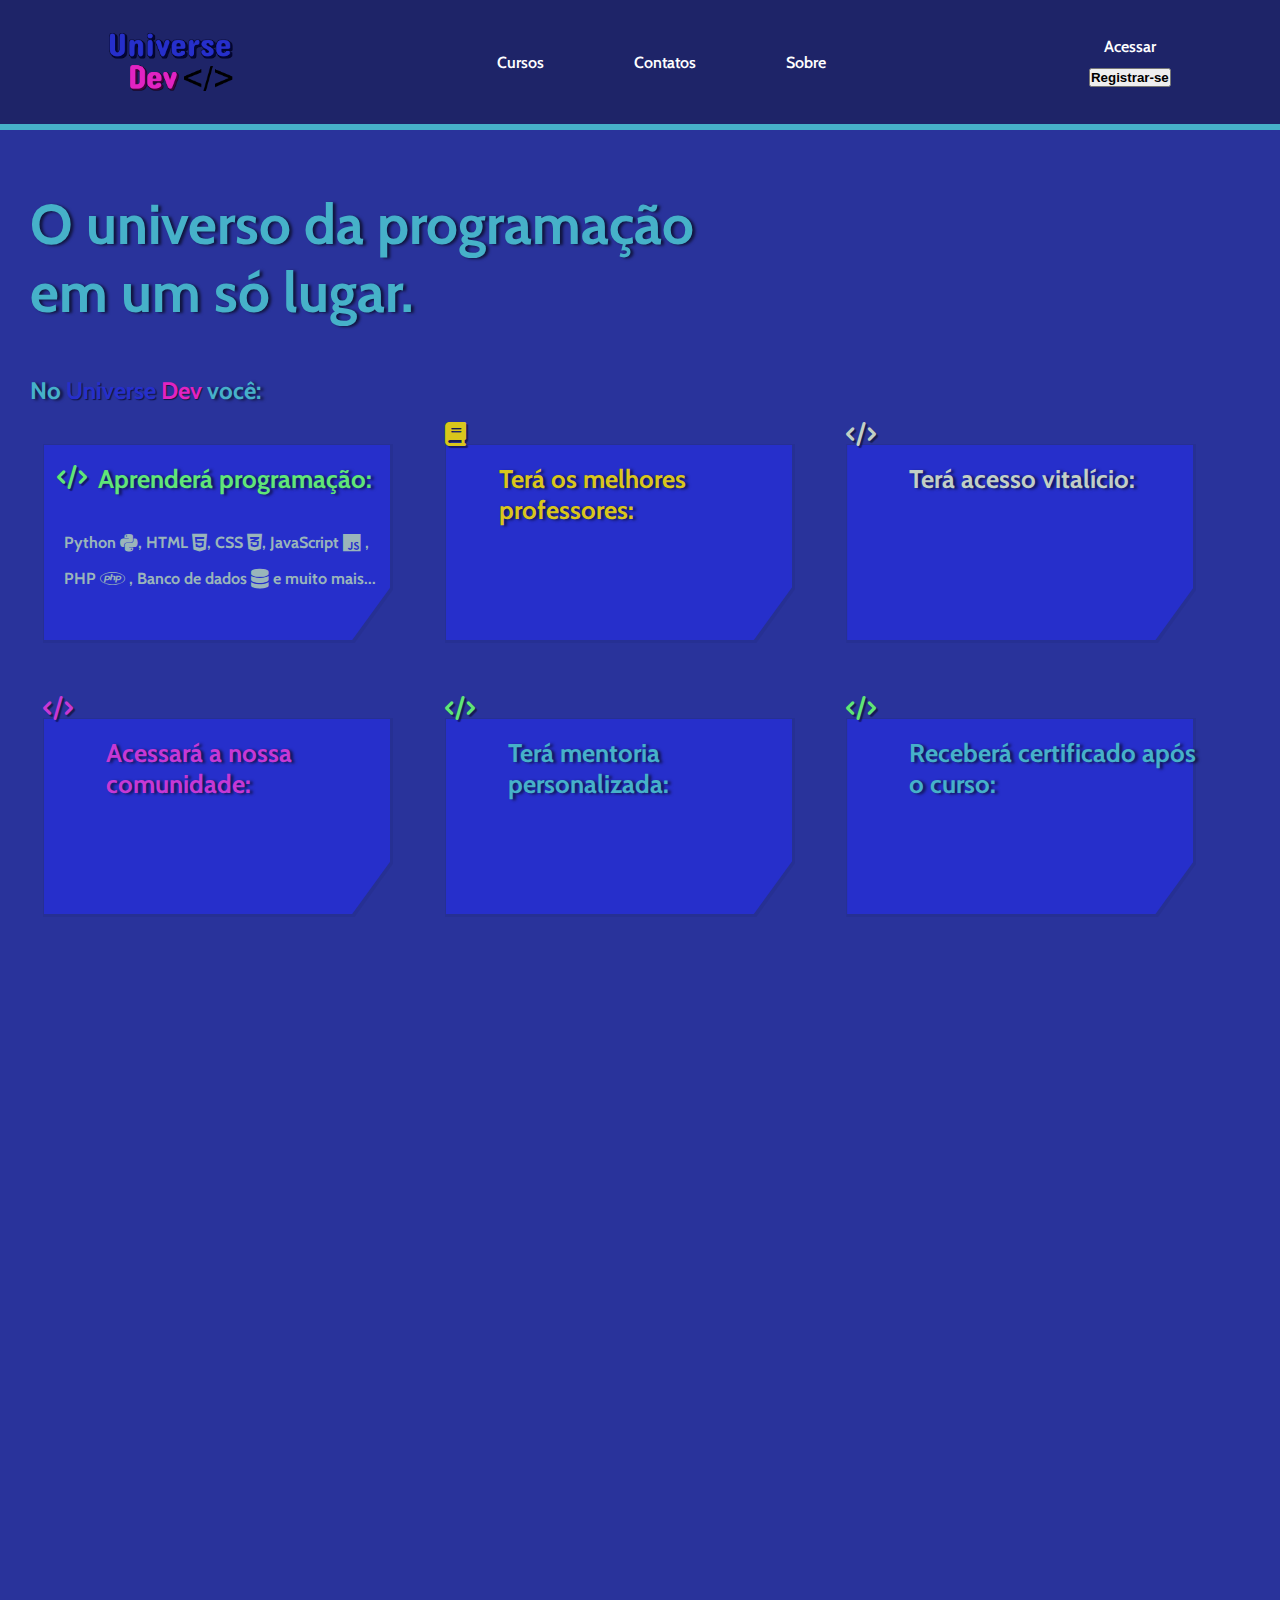
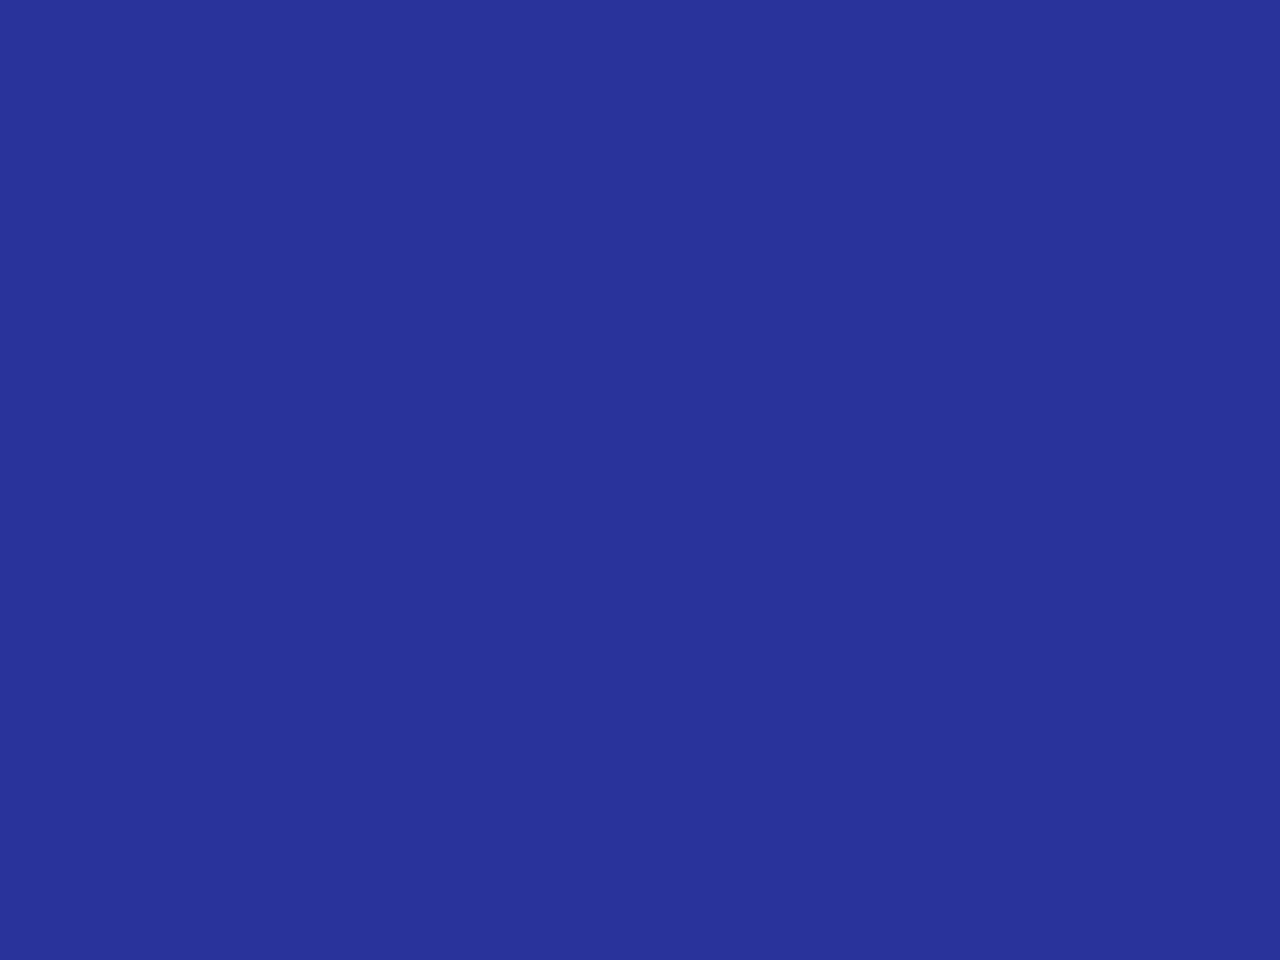
==== src/index.html @ a62488fa "conteudo centralizado" ====
<!DOCTYPE html>
<html lang="pt-br">
<head>
    <meta charset="UTF-8">
    <meta name="viewport" content="width=device-width, initial-scale=1.0">
    <title>Universe Dev</title>
    <link rel="shortcut icon" href="../images/icon.png" type="image/x-icon">
    <link rel="stylesheet" href="../icons/fontawesome/fontawesome-free-6.5.1-web/css/all.min.css">
    <link rel="stylesheet" href="styles/style.css">
</head>
<body> <!--Colocar metas tag-->
    <header class="flex">
        <!--
            Ao clicar na lupa, conteudo some e fica o text box centralizado 
            para digitacao e botao de buscar e fechar
        
        -->

        <!--Lembrar de terminar o header-->
        <div class="logo"></div>

        <div class="flex">
            <nav> <!--Na navegacao colocar efeito de scroll ate opcao selecionada e botao de de volta ao topo-->
                <ul class="flex"> 
                    <li><a class="link" href="#">Cursos</a></li>
                    <li><a class="link" href="#">Contatos</a></li>
                    <li><a class="link" href="#">Sobre</a></li>

                </ul>

            </nav>

        </div>
        <div id="search">


        </div>
        <div class="account_area flex">
            <a class="link" href="#">Acessar</a>
            <a href="#"><button>Registrar-se</button></a>

        </div>

    </header>

    <main>
        <section>
            <div class="container_section flex">
                <div class="container_content">
                    <div class="title_section">
                        <h1>O universo da programação em um só lugar.</h1>
                    
                    </div>
                    <div>
                        <h2>No <span id="universe">Universe</span> <span id="dev">Dev</span> você: </h2>
                        <!-- Quando tiver apenas um elemento por linha, aumentar largura-->
                        <div class="flex list">
                            <ul class="grid ul-main">
                                <!--
                                    Criar uma exibicao semelhante ao do site da alura. 
                                    display: grid;
                                    consertar area de aprendizado
                                
                                -->
                                <li>
                                    <i id="icon-tag" class="fa-solid fa-code fa-xl" style="color: #60e677;"></i>
                                    <h1 id="title-box-1">Aprenderá programação:</h1>
                            
                                    <div class="container-list">
                                        <div class="list-content">
                                            <div class="content-grid">
                                                <strong>Python <i class="fa-brands fa-python fa-lg"></i>, HTML <i class="fa-brands fa-html5 fa-lg"></i>, CSS <i class="fa-brands fa-css3-alt fa-lg"></i>, JavaScript <i class="fa-brands fa-js fa-lg"></i> , PHP <i class="fa-brands fa-php fa-lg"></i> , Banco de dados <i class="fa-solid fa-database fa-lg"></i> e muito mais...</strong>
                                            
                                            </div>
                            
                                        </div>
                                    </div>
                                </li>
                                <li>
                                    
                                    <i class="fa-solid fa-book fa-xl"  style="color: #d9c61b;"></i>
                                    <h1 id="title-box-2">Terá os melhores professores:</h1>
                            
                                    <div class="container-list">
                                        <div class="list-content">
                                            <div class="content-grid">
                                                <!-- <strong>Python <i class="fa-brands fa-python fa-lg"></i>, HTML <i class="fa-brands fa-html5 fa-lg"></i>, CSS <i class="fa-brands fa-css3-alt fa-lg"></i>, JavaScript <i class="fa-brands fa-js fa-lg"></i> , PHP <i class="fa-brands fa-php fa-lg"></i> , Banco de dados <i class="fa-solid fa-database fa-lg"></i> e muito mais...</strong> -->
                                            
                                            </div>
                            
                                        </div>
                                    </div>
                                
                                </li>
                                <li>
                                    <i class="fa-solid fa-code fa-xl" style="color: #c1cfc6;"></i>
                                    <h1 id="title-box-3">Terá acesso vitalício:</h1>
                            
                                    <div class="container-list">
                                        <div class="list-content">
                                            <div class="content-grid">
                                                <!-- <strong>Python <i class="fa-brands fa-python fa-lg"></i>, HTML <i class="fa-brands fa-html5 fa-lg"></i>, CSS <i class="fa-brands fa-css3-alt fa-lg"></i>, JavaScript <i class="fa-brands fa-js fa-lg"></i> , PHP <i class="fa-brands fa-php fa-lg"></i> , Banco de dados <i class="fa-solid fa-database fa-lg"></i> e muito mais...</strong> -->
                                            
                                            </div>
                            
                                        </div>
                                    </div>
                                
                                </li>
                                <li>
                                    
                                    <i class="fa-solid fa-code fa-xl" style="color: #c638d5;"></i>
                                    <h1 id="title-box-4">Acessará a nossa comunidade:</h1>
                            
                                    <div class="container-list">
                                        <div class="list-content">
                                            <div class="content-grid">
                                                <!-- <strong>Python <i class="fa-brands fa-python fa-lg"></i>, HTML <i class="fa-brands fa-html5 fa-lg"></i>, CSS <i class="fa-brands fa-css3-alt fa-lg"></i>, JavaScript <i class="fa-brands fa-js fa-lg"></i> , PHP <i class="fa-brands fa-php fa-lg"></i> , Banco de dados <i class="fa-solid fa-database fa-lg"></i> e muito mais...</strong> -->
                                            
                                            </div>
                            
                                        </div>
                                    </div>
                                
                                </li>
                                <li>
                                    <i class="fa-solid fa-code fa-xl" style="color: #60e677;"></i>
                                    <h1>Terá mentoria personalizada:</h1>
                            
                                    <div class="container-list">
                                        <div class="list-content">
                                            <div class="content-grid">
                                                <!-- <strong>Python <i class="fa-brands fa-python fa-lg"></i>, HTML <i class="fa-brands fa-html5 fa-lg"></i>, CSS <i class="fa-brands fa-css3-alt fa-lg"></i>, JavaScript <i class="fa-brands fa-js fa-lg"></i> , PHP <i class="fa-brands fa-php fa-lg"></i> , Banco de dados <i class="fa-solid fa-database fa-lg"></i> e muito mais...</strong> -->
                                            
                                            </div>
                            
                                        </div>
                                    </div>
                                
                                </li>
                                <li>
                                    
                                    <!-- Terá um <strong>certificado</strong> gratuito após a conclusão do curso. -->
                                    <i class="fa-solid fa-code fa-xl" style="color: #60e677;"></i>
                                    <h1>Receberá certificado após o curso:</h1>
                            
                                    <div class="container-list">
                                        <div class="list-content">
                                            <div class="content-grid">
                                                <!-- <strong>Python <i class="fa-brands fa-python fa-lg"></i>, HTML <i class="fa-brands fa-html5 fa-lg"></i>, CSS <i class="fa-brands fa-css3-alt fa-lg"></i>, JavaScript <i class="fa-brands fa-js fa-lg"></i> , PHP <i class="fa-brands fa-php fa-lg"></i> , Banco de dados <i class="fa-solid fa-database fa-lg"></i> e muito mais...</strong> -->
                                            
                                            </div>
                            
                                        </div>
                                    </div>
                                
                                </li>
                            </ul>
                        </div>
                    </div>
                </div>
            </div>
            
        </section>

    </main>
    
</body>
</html>
---- src/styles/style.css ----
@charset "UTF-8";

@import url('https://fonts.googleapis.com/css2?family=Cabin:wght@400;500;600;700&display=swap');

:root {
    /* COLORS */
    --text-color: #46b1c9;
    --background-color-universe: #262fcb;
    --main-color: #29339b;;
    --background-header: #1e2468;
    --background-color-dev: #e223c2;
    --title-color-1: #60e677;
    --title-color-2: #d9c61b;
    --title-color-3: #c1cfc6;
    --title-color-4: #c638d5;
    --letter-color: #9AB5BA;
    /*--c5: #6c0a66;*/

}

/* RESET */
* {
    margin: 0;
    padding: 0;
    box-sizing: border-box;

}

/* GENERAL SETTINGS */

html, body {
    height: 100vh;
    width: 100vw;


}

body {
    font-family: 'Cabin', sans-serif;
    overflow-x: hidden;

}

.flex {
    display: flex;

}

.grid {
    display: grid;

}

a {
    text-decoration: none;
    color: white;
    position: relative;

}

a.link::after {
    display: inline-block;
    position: absolute;
    bottom: 0;
    left: 0;
    content: "";
    background-color: var(--text-color);
    height: 2px;
    width: 0%;
    transition: .1s ease-in-out;

}

a.link:hover::after {
    width: 100%;

}

button {
    cursor: pointer;

}

a, button {
    font-weight: 600;

}

ul > li {
    list-style: none;

}

/* HEADER */

header {
    background-color: var(--background-header);
    height: 130px;
    width: 100vw;
    justify-content: space-around;
    align-items: center;
    border-bottom: 6px solid var(--text-color);
    box-shadow: 0px 1px 4px 1px #0000007a;

}

.logo {
    background: url("../../images/logo.png");
    background-size: cover;
    height: 58px;
    width: 124px;

}

header nav > ul > li {
    margin: 0px 45px;

}

#search {
    display: none;

}

.account_area {
    flex-direction: column;
    height: 50px;
    justify-content: space-between;

}

.account_area a {
    align-self: center;

}

/* MAIN */

main {
    background-color: var(--main-color);
    height: 270vh;

}

.container_section {
    flex-direction: column;
    width: 100%;

}

.container_content {
    /* background-color: var(--main-color);
    max-width: 700px; */
    margin-top: 40px;

}

.title_section {
    width: 675px;
    margin-top: 20px;
    margin-left: 30px;

}

main h1, main h2 {
    color: var(--text-color);
    text-shadow: 3px 1px 3px #00000099;

}

main h1 {
    font-size: 3.5em;
    margin-bottom: 50px;

}

main h2 {
    margin-left: 30px;
    margin-bottom: 20px;

}

main span {
    text-shadow: 1px 1px 1px #00000096;

}

#universe {
    color: var(--background-color-universe);

}

#dev {
    color: var(--background-color-dev);

}

.list {
    width: 100%;
    justify-content: center;

}

.list > ul {
    width: 90%;
    justify-items: center;
    grid-template-rows: auto;
    grid-template-columns: repeat(auto-fill, minmax(325px, 1fr));
    gap: 56px 53px;

}

.list > ul >li {
    width: 391px;

}

.list > ul > li > i {
    position: relative;
    text-shadow: 2px 2px 1px #00000079;
    z-index: 1;

}

.list > ul > li > i#icon-tag {
    top: 43px;
    left: 14px;
    width: 22px;

}

.list > ul > li > h1 {
    display: inline;
    position: absolute;
    height: 0px;
    width: 336px;
    font-size: 1.6em;
    padding: 38px 0px 0px 33px;
    z-index: 1;

}

.list > ul > li > h1#title-box-1 {
    color: var(--title-color-1);

}

.list > ul > li > h1#title-box-2 {
    color: var(--title-color-2);

}

.list > ul > li > h1#title-box-3 {
    color: var(--title-color-3);

}

.list > ul > li > h1#title-box-4 {
    color: var(--title-color-4);

}

div.container-list {
    background-color: #0000000d;
    height: 199px;
    width: 350px;
    clip-path: polygon(0% 318%, 130% 0%, 0% 0%, 0% 0%);

}

.list > ul > li > div.container-list > div.list-content {
    color: var(--letter-color);
    background-color: var(--background-color-universe);
    position: relative;
    bottom: -1px;
    left: 1px;
    height: 195px;
    width: 346px;
    padding: 0px 10px;
    font-weight: 700;
    line-height: 36px;
    clip-path: polygon(0% 318%, 130% 0%, 0% 0%, 0% 0%);
}

.list > ul > li > div.container-list > div.list-content > div.content-grid {
    position: absolute;
    width: 331px;
    bottom: 43px;
    left: 20px;

}
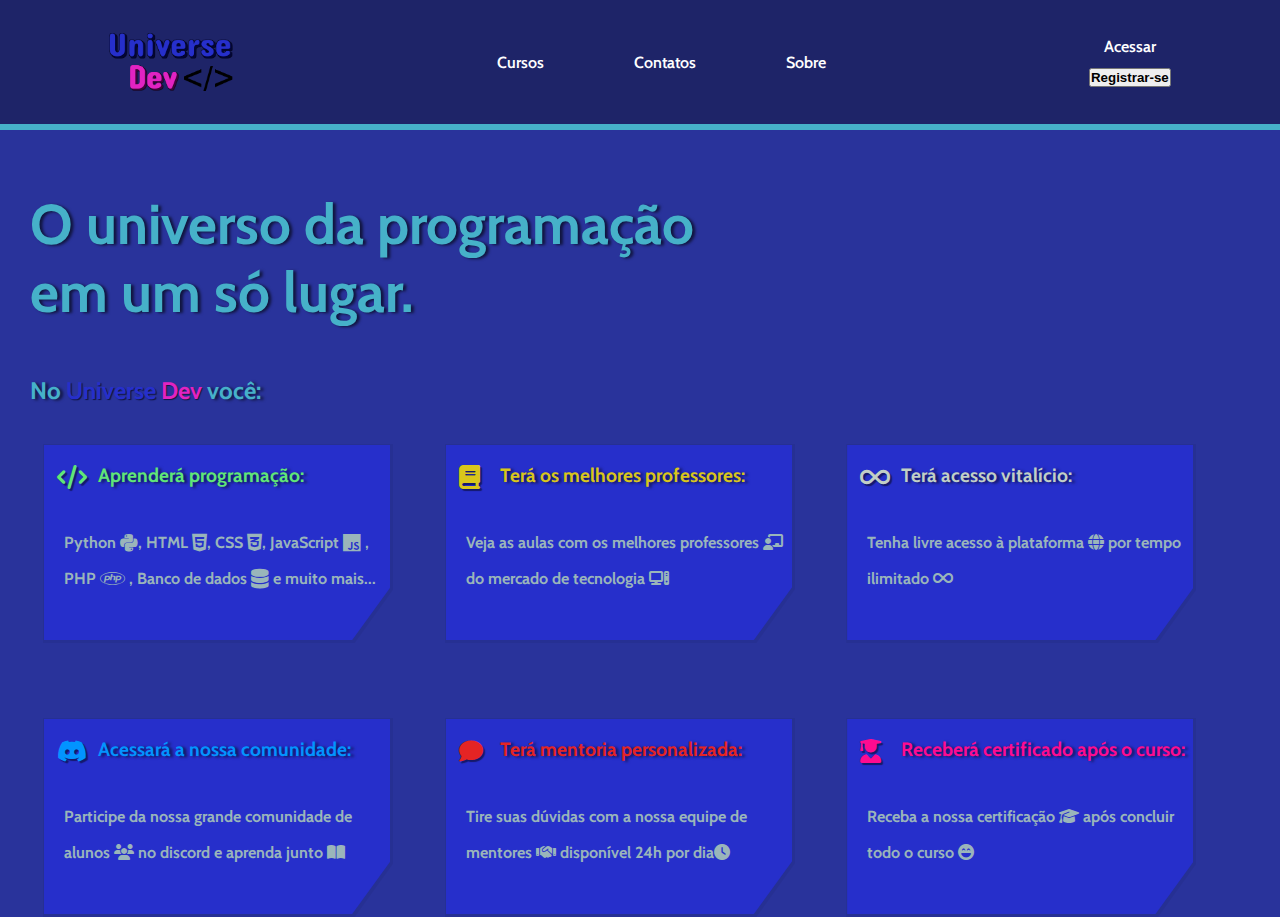
==== commit 6b85699c: "primeira seção do main terminada" ====
--- a/src/index.html
+++ b/src/index.html
@@ -20,7 +20,7 @@
         <div class="logo"></div>
 
         <div class="flex">
-            <nav> <!--Na navegacao colocar efeito de scroll ate opcao selecionada e botao de de volta ao topo-->
+            <nav> <!--Na navegacao, ao clicar num opcao, scrollar ate opcao selecionada e botao de de volta ao topo-->
                 <ul class="flex"> 
                     <li><a class="link" href="#">Cursos</a></li>
                     <li><a class="link" href="#">Contatos</a></li>
@@ -31,10 +31,10 @@
             </nav>
 
         </div>
-        <div id="search">
+        <!-- <div id="search">
 
 
-        </div>
+        </div> -->
         <div class="account_area flex">
             <a class="link" href="#">Acessar</a>
             <a href="#"><button>Registrar-se</button></a>
@@ -53,17 +53,10 @@
                     </div>
                     <div>
                         <h2>No <span id="universe">Universe</span> <span id="dev">Dev</span> você: </h2>
-                        <!-- Quando tiver apenas um elemento por linha, aumentar largura-->
                         <div class="flex list">
                             <ul class="grid ul-main">
-                                <!--
-                                    Criar uma exibicao semelhante ao do site da alura. 
-                                    display: grid;
-                                    consertar area de aprendizado
-                                
-                                -->
                                 <li>
-                                    <i id="icon-tag" class="fa-solid fa-code fa-xl" style="color: #60e677;"></i>
+                                    <i class="fa-solid fa-code fa-xl" style="color: #60e677;"></i>
                                     <h1 id="title-box-1">Aprenderá programação:</h1>
                             
                                     <div class="container-list">
@@ -84,7 +77,7 @@
                                     <div class="container-list">
                                         <div class="list-content">
                                             <div class="content-grid">
-                                                <!-- <strong>Python <i class="fa-brands fa-python fa-lg"></i>, HTML <i class="fa-brands fa-html5 fa-lg"></i>, CSS <i class="fa-brands fa-css3-alt fa-lg"></i>, JavaScript <i class="fa-brands fa-js fa-lg"></i> , PHP <i class="fa-brands fa-php fa-lg"></i> , Banco de dados <i class="fa-solid fa-database fa-lg"></i> e muito mais...</strong> -->
+                                                <strong>Veja as aulas com os melhores professores <i class="fa-solid fa-chalkboard-user"></i> <br> do mercado de tecnologia <i class="fa-solid fa-computer"></i></strong>
                                             
                                             </div>
                             
@@ -93,13 +86,13 @@
                                 
                                 </li>
                                 <li>
-                                    <i class="fa-solid fa-code fa-xl" style="color: #c1cfc6;"></i>
+                                    <i class="fa-solid fa-infinity fa-xl" style="color: #c1cfc6;"></i>
                                     <h1 id="title-box-3">Terá acesso vitalício:</h1>
                             
                                     <div class="container-list">
                                         <div class="list-content">
                                             <div class="content-grid">
-                                                <!-- <strong>Python <i class="fa-brands fa-python fa-lg"></i>, HTML <i class="fa-brands fa-html5 fa-lg"></i>, CSS <i class="fa-brands fa-css3-alt fa-lg"></i>, JavaScript <i class="fa-brands fa-js fa-lg"></i> , PHP <i class="fa-brands fa-php fa-lg"></i> , Banco de dados <i class="fa-solid fa-database fa-lg"></i> e muito mais...</strong> -->
+                                                <strong>Tenha livre acesso à plataforma <i class="fa-solid fa-globe"></i> por tempo ilimitado <i class="fa-solid fa-infinity"></i></strong>
                                             
                                             </div>
                             
@@ -109,13 +102,14 @@
                                 </li>
                                 <li>
                                     
-                                    <i class="fa-solid fa-code fa-xl" style="color: #c638d5;"></i>
+                                    
+                                    <i class="fa-brands fa-discord fa-xl" style="color: #0294ff;"></i>
                                     <h1 id="title-box-4">Acessará a nossa comunidade:</h1>
                             
                                     <div class="container-list">
                                         <div class="list-content">
                                             <div class="content-grid">
-                                                <!-- <strong>Python <i class="fa-brands fa-python fa-lg"></i>, HTML <i class="fa-brands fa-html5 fa-lg"></i>, CSS <i class="fa-brands fa-css3-alt fa-lg"></i>, JavaScript <i class="fa-brands fa-js fa-lg"></i> , PHP <i class="fa-brands fa-php fa-lg"></i> , Banco de dados <i class="fa-solid fa-database fa-lg"></i> e muito mais...</strong> -->
+                                                <strong>Participe da nossa grande comunidade de alunos <i class="fa-solid fa-users"></i> no discord e aprenda junto <i class="fa-solid fa-book-open"></i></strong>
                                             
                                             </div>
                             
@@ -124,13 +118,13 @@
                                 
                                 </li>
                                 <li>
-                                    <i class="fa-solid fa-code fa-xl" style="color: #60e677;"></i>
-                                    <h1>Terá mentoria personalizada:</h1>
+                                    <i class="fa-solid fa-comment fa-xl" style="color: #e52424;"></i>
+                                    <h1 id="title-box-5">Terá mentoria personalizada:</h1>
                             
                                     <div class="container-list">
                                         <div class="list-content">
                                             <div class="content-grid">
-                                                <!-- <strong>Python <i class="fa-brands fa-python fa-lg"></i>, HTML <i class="fa-brands fa-html5 fa-lg"></i>, CSS <i class="fa-brands fa-css3-alt fa-lg"></i>, JavaScript <i class="fa-brands fa-js fa-lg"></i> , PHP <i class="fa-brands fa-php fa-lg"></i> , Banco de dados <i class="fa-solid fa-database fa-lg"></i> e muito mais...</strong> -->
+                                                <strong>Tire suas dúvidas com a nossa equipe de mentores <i class="fa-solid fa-handshake"></i> disponível 24h por dia<i class="fa-solid fa-clock"></i></strong>
                                             
                                             </div>
                             
@@ -139,15 +133,13 @@
                                 
                                 </li>
                                 <li>
-                                    
-                                    <!-- Terá um <strong>certificado</strong> gratuito após a conclusão do curso. -->
-                                    <i class="fa-solid fa-code fa-xl" style="color: #60e677;"></i>
-                                    <h1>Receberá certificado após o curso:</h1>
+                                    <i class="fa-solid fa-user-graduate fa-xl" style="color: #ff0b90;"></i>
+                                    <h1 id="title-box-6">Receberá certificado após o curso:</h1>
                             
                                     <div class="container-list">
                                         <div class="list-content">
                                             <div class="content-grid">
-                                                <!-- <strong>Python <i class="fa-brands fa-python fa-lg"></i>, HTML <i class="fa-brands fa-html5 fa-lg"></i>, CSS <i class="fa-brands fa-css3-alt fa-lg"></i>, JavaScript <i class="fa-brands fa-js fa-lg"></i> , PHP <i class="fa-brands fa-php fa-lg"></i> , Banco de dados <i class="fa-solid fa-database fa-lg"></i> e muito mais...</strong> -->
+                                                <strong>Receba a nossa certificação <i class="fa-solid fa-graduation-cap"></i> após concluir todo o curso <i class="fa-solid fa-face-laugh-beam"></i></strong>
                                             
                                             </div>
                             
--- a/src/styles/style.css
+++ b/src/styles/style.css
@@ -12,7 +12,9 @@
     --title-color-1: #60e677;
     --title-color-2: #d9c61b;
     --title-color-3: #c1cfc6;
-    --title-color-4: #c638d5;
+    --title-color-4: #0294ff;
+    --title-color-5: #e52424;
+    --title-color-6: #ff0b90;
     --letter-color: #9AB5BA;
     /*--c5: #6c0a66;*/
 
@@ -31,6 +33,8 @@
 html, body {
     height: 100vh;
     width: 100vw;
+    margin: 0;
+    padding: 0;
 
 
 }
@@ -117,11 +121,6 @@
 
 }
 
-#search {
-    display: none;
-
-}
-
 .account_area {
     flex-direction: column;
     height: 50px;
@@ -138,12 +137,13 @@
 
 main {
     background-color: var(--main-color);
-    height: 270vh;
-
-}
+
+}
+
 
 .container_section {
     flex-direction: column;
+    height: 100%;
     width: 100%;
 
 }
@@ -222,7 +222,7 @@
 
 }
 
-.list > ul > li > i#icon-tag {
+.list > ul > li > i {
     top: 43px;
     left: 14px;
     width: 22px;
@@ -234,7 +234,7 @@
     position: absolute;
     height: 0px;
     width: 336px;
-    font-size: 1.6em;
+    font-size: 1.2em;
     padding: 38px 0px 0px 33px;
     z-index: 1;
 
@@ -257,6 +257,16 @@
 
 .list > ul > li > h1#title-box-4 {
     color: var(--title-color-4);
+
+}
+
+.list > ul > li > h1#title-box-5 {
+    color: var(--title-color-5);
+
+}
+
+.list > ul > li > h1#title-box-6 {
+    color: var(--title-color-6);
 
 }
 
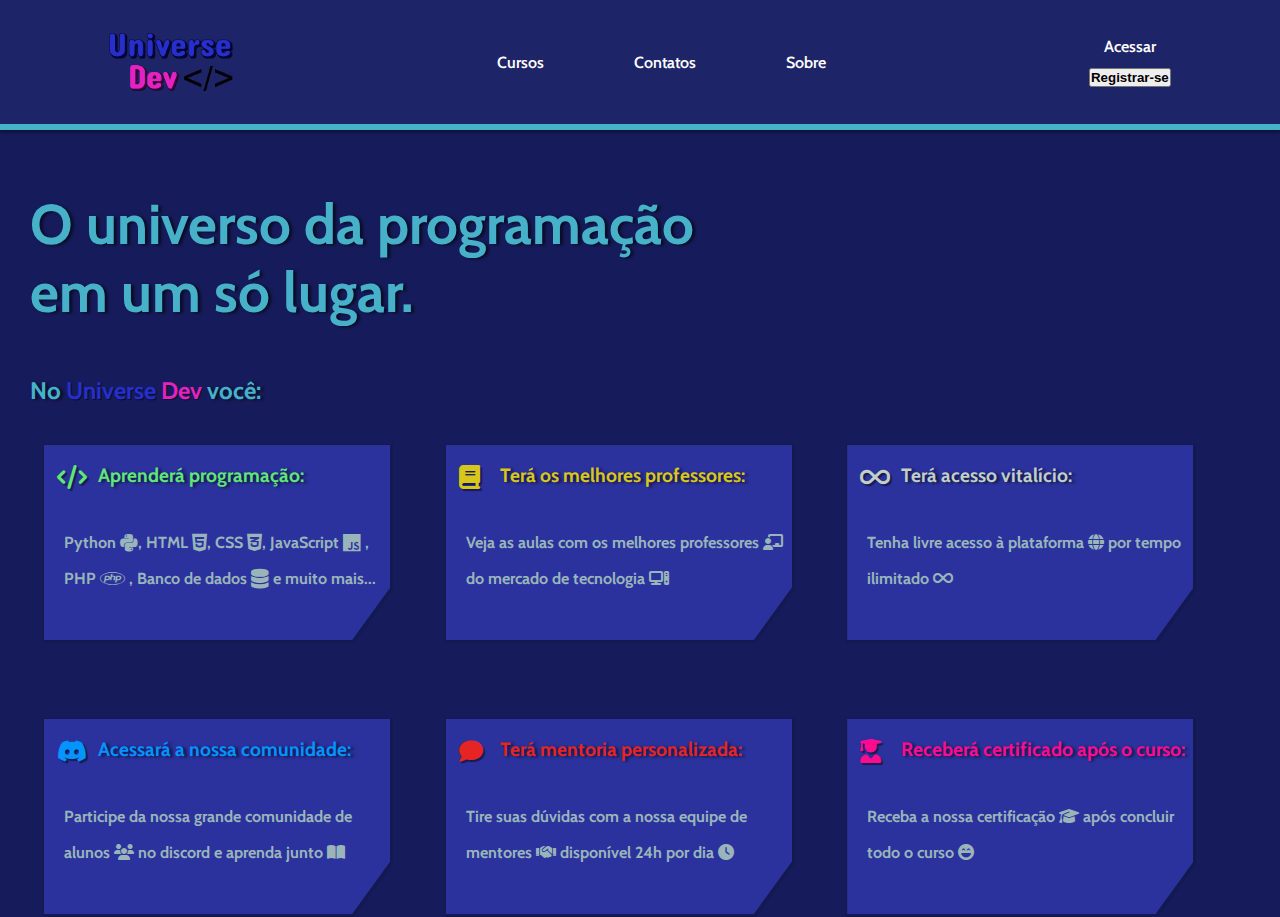
==== commit 5e56ff8d: "criação da página cadastre-se" ====
--- a/src/index.html
+++ b/src/index.html
@@ -37,7 +37,7 @@
         </div> -->
         <div class="account_area flex">
             <a class="link" href="#">Acessar</a>
-            <a href="#"><button>Registrar-se</button></a>
+            <a href="./pages/sign-in.html"><button>Registrar-se</button></a>
 
         </div>
 
@@ -124,7 +124,7 @@
                                     <div class="container-list">
                                         <div class="list-content">
                                             <div class="content-grid">
-                                                <strong>Tire suas dúvidas com a nossa equipe de mentores <i class="fa-solid fa-handshake"></i> disponível 24h por dia<i class="fa-solid fa-clock"></i></strong>
+                                                <strong>Tire suas dúvidas com a nossa equipe de mentores <i class="fa-solid fa-handshake"></i> disponível 24h por dia <i class="fa-solid fa-clock"></i></strong>
                                             
                                             </div>
                             
--- a/src/styles/style.css
+++ b/src/styles/style.css
@@ -6,7 +6,8 @@
     /* COLORS */
     --text-color: #46b1c9;
     --background-color-universe: #262fcb;
-    --main-color: #29339b;;
+    --main-color: #161c5b;
+    --background-box: #2b329d;
     --background-header: #1e2468;
     --background-color-dev: #e223c2;
     --title-color-1: #60e677;
@@ -33,14 +34,13 @@
 html, body {
     height: 100vh;
     width: 100vw;
-    margin: 0;
-    padding: 0;
 
 
 }
 
 body {
     font-family: 'Cabin', sans-serif;
+    background-color: var(--main-color);
     overflow-x: hidden;
 
 }
@@ -59,6 +59,42 @@
     text-decoration: none;
     color: white;
     position: relative;
+
+}
+
+button {
+    cursor: pointer;
+
+}
+
+a, button {
+    font-weight: 600;
+
+}
+
+ul > li {
+    list-style: none;
+
+}
+
+/* HEADER */
+
+header {
+    background-color: var(--background-header);
+    height: 130px;
+    width: 100vw;
+    justify-content: space-around;
+    align-items: center;
+    border-bottom: 6px solid var(--text-color);
+    box-shadow: 0px 1px 4px 1px #0000007a;
+
+}
+
+.logo {
+    background: url("../../images/logo.png");
+    background-size: cover;
+    height: 58px;
+    width: 124px;
 
 }
 
@@ -80,42 +116,6 @@
 
 }
 
-button {
-    cursor: pointer;
-
-}
-
-a, button {
-    font-weight: 600;
-
-}
-
-ul > li {
-    list-style: none;
-
-}
-
-/* HEADER */
-
-header {
-    background-color: var(--background-header);
-    height: 130px;
-    width: 100vw;
-    justify-content: space-around;
-    align-items: center;
-    border-bottom: 6px solid var(--text-color);
-    box-shadow: 0px 1px 4px 1px #0000007a;
-
-}
-
-.logo {
-    background: url("../../images/logo.png");
-    background-size: cover;
-    height: 58px;
-    width: 124px;
-
-}
-
 header nav > ul > li {
     margin: 0px 45px;
 
@@ -135,12 +135,6 @@
 
 /* MAIN */
 
-main {
-    background-color: var(--main-color);
-
-}
-
-
 .container_section {
     flex-direction: column;
     height: 100%;
@@ -149,8 +143,6 @@
 }
 
 .container_content {
-    /* background-color: var(--main-color);
-    max-width: 700px; */
     margin-top: 40px;
 
 }
@@ -210,7 +202,7 @@
 
 }
 
-.list > ul >li {
+.list > ul > li {
     width: 391px;
 
 }
@@ -271,7 +263,7 @@
 }
 
 div.container-list {
-    background-color: #0000000d;
+    background-color: #0000001a;
     height: 199px;
     width: 350px;
     clip-path: polygon(0% 318%, 130% 0%, 0% 0%, 0% 0%);
@@ -280,7 +272,7 @@
 
 .list > ul > li > div.container-list > div.list-content {
     color: var(--letter-color);
-    background-color: var(--background-color-universe);
+    background-color: var(--background-box);
     position: relative;
     bottom: -1px;
     left: 1px;
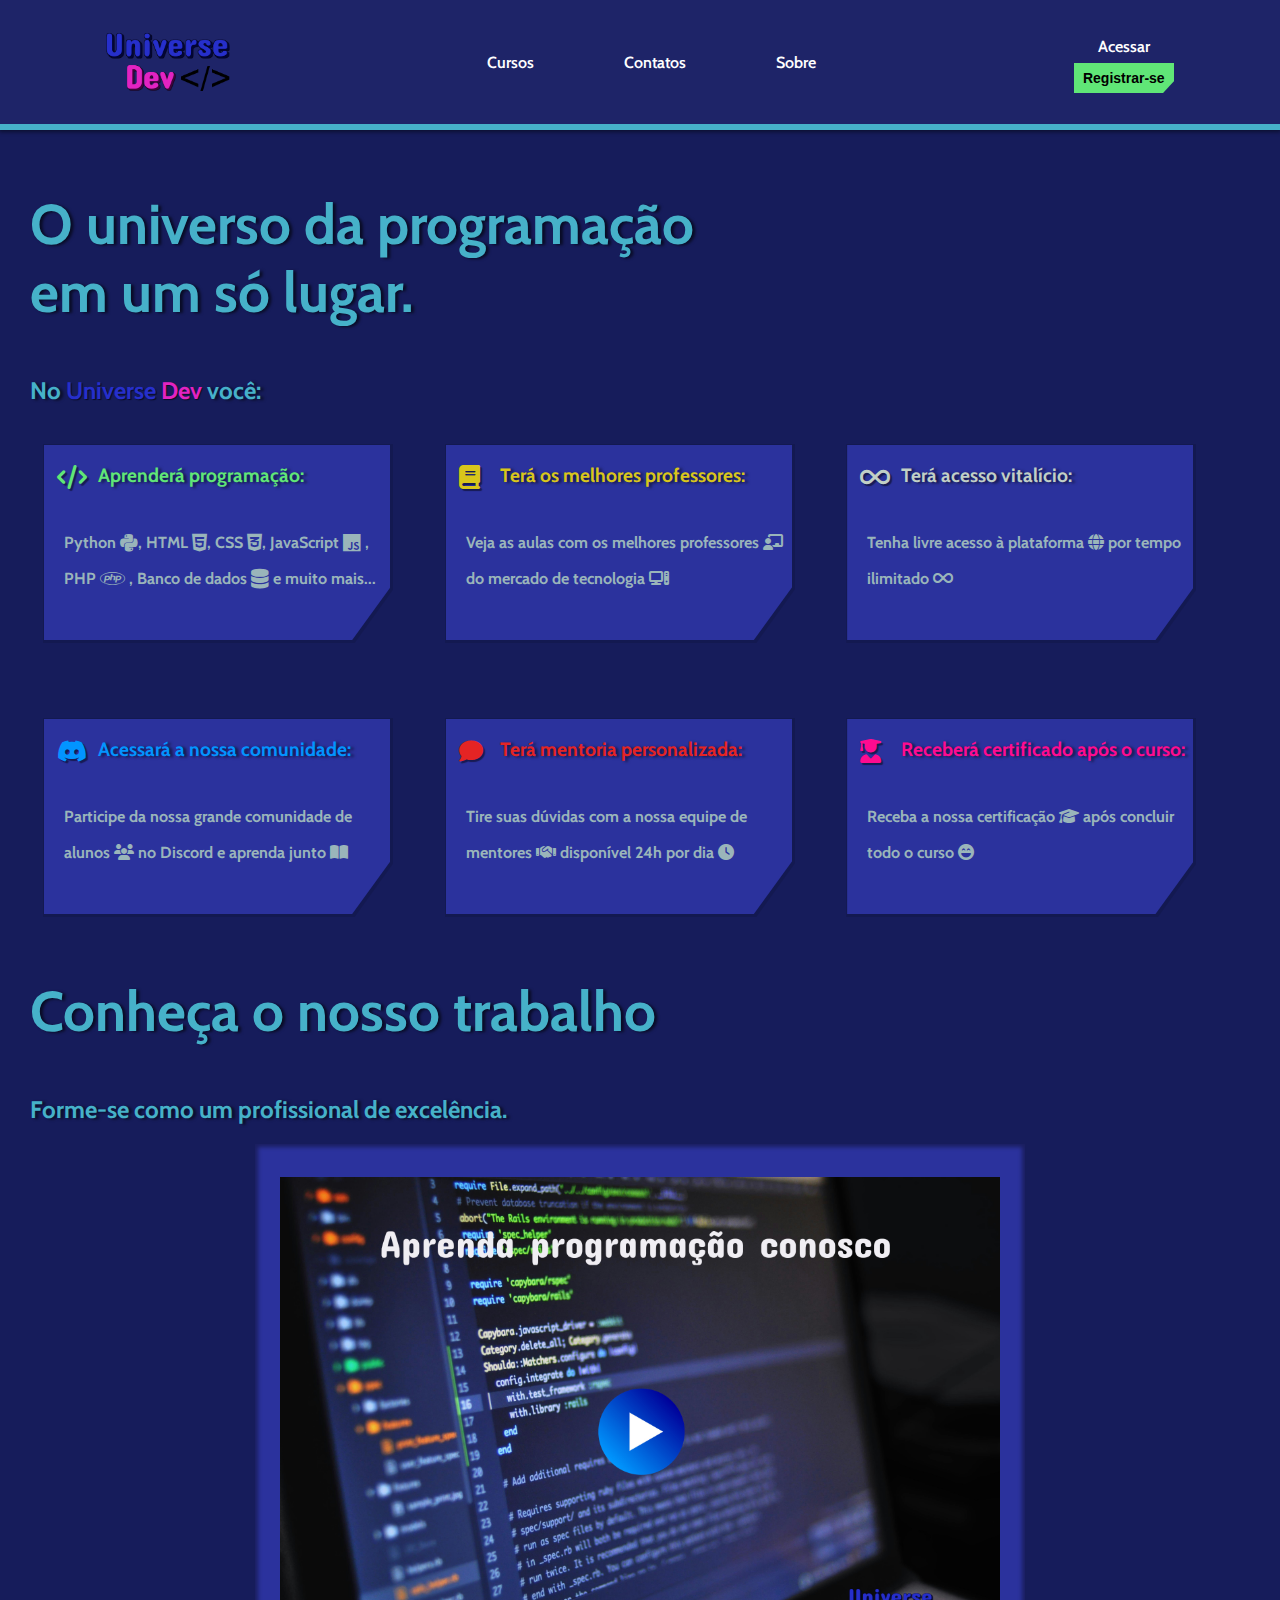
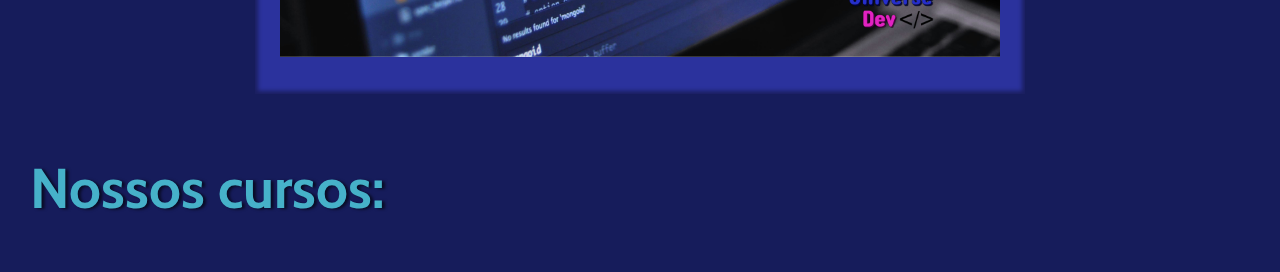
==== commit a45f63df: "Conteúdo do main atualizado e adicão de script JS" ====
--- a/src/index.html
+++ b/src/index.html
@@ -6,7 +6,9 @@
     <title>Universe Dev</title>
     <link rel="shortcut icon" href="../images/icon.png" type="image/x-icon">
     <link rel="stylesheet" href="../icons/fontawesome/fontawesome-free-6.5.1-web/css/all.min.css">
-    <link rel="stylesheet" href="styles/style.css">
+    <link rel="stylesheet" href="styles/main-style.css">
+    <script src="scripts/show-contents.js" defer></script>
+
 </head>
 <body> <!--Colocar metas tag-->
     <header class="flex">
@@ -64,9 +66,9 @@
                                             <div class="content-grid">
                                                 <strong>Python <i class="fa-brands fa-python fa-lg"></i>, HTML <i class="fa-brands fa-html5 fa-lg"></i>, CSS <i class="fa-brands fa-css3-alt fa-lg"></i>, JavaScript <i class="fa-brands fa-js fa-lg"></i> , PHP <i class="fa-brands fa-php fa-lg"></i> , Banco de dados <i class="fa-solid fa-database fa-lg"></i> e muito mais...</strong>
                                             
-                                            </div>
-                            
-                                        </div>
+                                            </div>          
+                            
+                                         </div>
                                     </div>
                                 </li>
                                 <li>
@@ -109,7 +111,7 @@
                                     <div class="container-list">
                                         <div class="list-content">
                                             <div class="content-grid">
-                                                <strong>Participe da nossa grande comunidade de alunos <i class="fa-solid fa-users"></i> no discord e aprenda junto <i class="fa-solid fa-book-open"></i></strong>
+                                                <strong>Participe da nossa grande comunidade de alunos <i class="fa-solid fa-users"></i> no Discord e aprenda junto <i class="fa-solid fa-book-open"></i></strong>
                                             
                                             </div>
                             
@@ -155,6 +157,53 @@
             
         </section>
 
+        <section>
+            <div class="container_section flex">
+                <div class="container_content">
+                    <div class="title_section">
+                        <h1>Conheça o nosso trabalho</h1>
+
+                    </div>
+
+                <div>
+                    <h2>Forme-se como um profissional de excelência.</h2>
+                    
+                    <div class="flex container-video">
+                        <div class="flex background-video">
+                            <div class="video-content">
+                                <div class="frame-video">
+                                    <div id="img-thumb" onclick="showVideo()">
+                                        <img src="../images/thumb_video.jpg" alt="Thumb-Video">
+                    
+                                    </div>
+                    
+                                    <div class="video">
+                                        <video src="../videos/introdução-curso.mp4" controls>Vídeo não suportado</video>
+                                    </div>
+                                </div>
+                            </div>
+                        </div>
+                    </div>
+                </div>
+    
+
+            </div>
+
+        </section>
+
+        <section>
+            <div class="container_section flex">
+                <div class="container_content">
+                    <div class="title_section">
+                        <h1>Nossos cursos:</h1>
+
+                    </div>
+
+                </div>
+            </div>
+        
+        </section>
+
     </main>
     
 </body>
--- a/src/styles/main-style.css
+++ b/src/styles/main-style.css
@@ -0,0 +1,353 @@
+@charset "UTF-8";
+
+@import url('https://fonts.googleapis.com/css2?family=Cabin:wght@400;500;600;700&display=swap');
+
+:root {
+    /* COLORS */
+    --text-color: #46b1c9;
+    --background-color-universe: #262fcb;
+    --main-color: #161c5b;
+    --background-box: #2b329d;
+    --background-header: #1e2468;
+    --background-color-dev: #e223c2;
+    --title-color-1: #60e677;
+    --title-color-2: #d9c61b;
+    --title-color-3: #c1cfc6;
+    --title-color-4: #0294ff;
+    --title-color-5: #e52424;
+    --title-color-6: #ff0b90;
+    --letter-color: #9AB5BA;
+    /*--c5: #6c0a66;*/
+
+}
+
+/* RESET */
+* {
+    margin: 0;
+    padding: 0;
+    box-sizing: border-box;
+
+}
+
+/* GENERAL SETTINGS */
+
+html, body {
+    height: 100vh;
+    width: 100vw;
+
+}
+
+body {
+    font-family: 'Cabin', sans-serif;
+    background-color: var(--main-color);
+    overflow-x: hidden;
+
+}
+
+.flex {
+    display: flex;
+
+}
+
+.grid {
+    display: grid;
+
+}
+
+a {
+    text-decoration: none;
+    color: white;
+    position: relative;
+
+}
+
+button {
+    cursor: pointer;
+    border: none;
+
+}
+
+a, button {
+    font-weight: 600;
+
+}
+
+ul > li {
+    list-style: none;
+
+}
+
+/* HEADER */
+
+header {
+    background-color: var(--background-header);
+    height: 130px;
+    width: 100vw;
+    justify-content: space-around;
+    align-items: center;
+    border-bottom: 6px solid var(--text-color);
+    box-shadow: 0px 1px 4px 1px #0000007a;
+
+}
+
+header .logo {
+    background: url("../../images/logo.png");
+    background-size: cover;
+    height: 58px;
+    width: 124px;
+
+}
+
+header .link::after {
+    display: inline-block;
+    position: absolute;
+    bottom: 0;
+    left: 0;
+    content: "";
+    background-color: var(--text-color);
+    height: 2px;
+    width: 0%;
+    transition: .1s ease-in-out;
+
+}
+
+header .link:hover::after {
+    width: 100%;
+
+}
+
+header nav > ul > li {
+    margin: 0px 45px;
+
+}
+
+header .account_area {
+    flex-direction: column;
+    height: 50px;
+    justify-content: space-between;
+
+}
+
+header .account_area a {
+    align-self: center;
+
+}
+
+header button {
+    background-color: var(--title-color-1);
+    height: 30px;
+    width: 100px;
+    margin-top: 7px;
+    font-size: 14px;
+    clip-path: polygon(89% 101%, 117% 0%, 0% 0%, 0% 103%);
+
+}
+
+header button:hover {
+    transition: 0.2s ease;
+    background-color: #59d36d;
+
+}
+
+/* MAIN */
+
+main section .container_section {
+    flex-direction: column;
+    height: 100%;
+    width: 100%;
+
+}
+
+main section .container_content {
+    margin-top: 40px;
+
+}
+
+main section .title_section {
+    width: 675px;
+    margin-top: 20px;
+    margin-left: 30px;
+
+}
+
+main section h1, main section h2 {
+    color: var(--text-color);
+    text-shadow: 3px 1px 3px #00000099;
+
+}
+
+main section h1 {
+    font-size: 3.5em;
+    margin-bottom: 50px;
+
+}
+
+main section h2 {
+    margin-left: 30px;
+    margin-bottom: 20px;
+
+}
+
+main section span {
+    text-shadow: 1px 1px 1px #00000096;
+
+}
+
+main section #universe {
+    color: var(--background-color-universe);
+
+}
+
+main section #dev {
+    color: var(--background-color-dev);
+
+}
+
+main section .list {
+    width: 100%;
+    justify-content: center;
+
+}
+
+main section .list > ul {
+    width: 90%;
+    justify-items: center;
+    grid-template-rows: auto;
+    grid-template-columns: repeat(auto-fill, minmax(325px, 1fr));
+    gap: 56px 53px;
+
+}
+
+main section .list > ul > li {
+    width: 391px;
+    transition: .5s ease;
+
+}
+
+main section .list > ul > li:hover {
+    transform: scale(1.05);
+
+}
+
+main section .list > ul > li > i {
+    position: relative;
+    text-shadow: 2px 2px 1px #00000079;
+    z-index: 1;
+
+}
+
+main section .list > ul > li > i {
+    top: 43px;
+    left: 14px;
+    width: 22px;
+
+}
+
+main section .list > ul > li > h1 {
+    display: inline;
+    position: absolute;
+    height: 0px;
+    width: 336px;
+    font-size: 1.2em;
+    padding: 38px 0px 0px 33px;
+    z-index: 1;
+
+}
+
+main section .list > ul > li > h1#title-box-1 {
+    color: var(--title-color-1);
+
+}
+
+main section .list > ul > li > h1#title-box-2 {
+    color: var(--title-color-2);
+
+}
+
+main section .list > ul > li > h1#title-box-3 {
+    color: var(--title-color-3);
+
+}
+
+main section .list > ul > li > h1#title-box-4 {
+    color: var(--title-color-4);
+
+}
+
+main section .list > ul > li > h1#title-box-5 {
+    color: var(--title-color-5);
+
+}
+
+main section .list > ul > li > h1#title-box-6 {
+    color: var(--title-color-6);
+
+}
+
+main section div.container-list {
+    background-color: #0000001a;
+    height: 199px;
+    width: 350px;
+    clip-path: polygon(0% 318%, 130% 0%, 0% 0%, 0% 0%);
+
+}
+
+main section .list > ul > li > div.container-list > div.list-content {
+    color: var(--letter-color);
+    background-color: var(--background-box);
+    position: relative;
+    bottom: -1px;
+    left: 1px;
+    height: 195px;
+    width: 346px;
+    padding: 0px 10px;
+    font-weight: 700;
+    line-height: 36px;
+    clip-path: polygon(0% 318%, 130% 0%, 0% 0%, 0% 0%);
+}
+
+main section .list > ul > li > div.container-list > div.list-content > div.content-grid {
+    position: absolute;
+    width: 331px;
+    bottom: 43px;
+    left: 20px;
+
+}
+
+main section .container-video {
+    justify-content: center;
+    padding: 0px 30px;
+
+}
+main section .background-video {
+    justify-content: center;
+    align-items: center;
+    background-color: var(--background-box);
+    height: 550px;
+    width: 770px;
+    box-shadow: inset 0px 0px 4px 3px #00000066;
+
+}
+
+main section .video-content {
+    cursor: pointer;
+
+}
+
+main section .frame-video {
+    margin: 0px 25px;
+
+}
+
+main section #img-thumb > img, main section video {
+    height: 100%;
+    width: 100%;
+    min-height: 270px;
+    min-width: 200px;
+    
+}
+
+main section .video {
+    display: none;
+
+}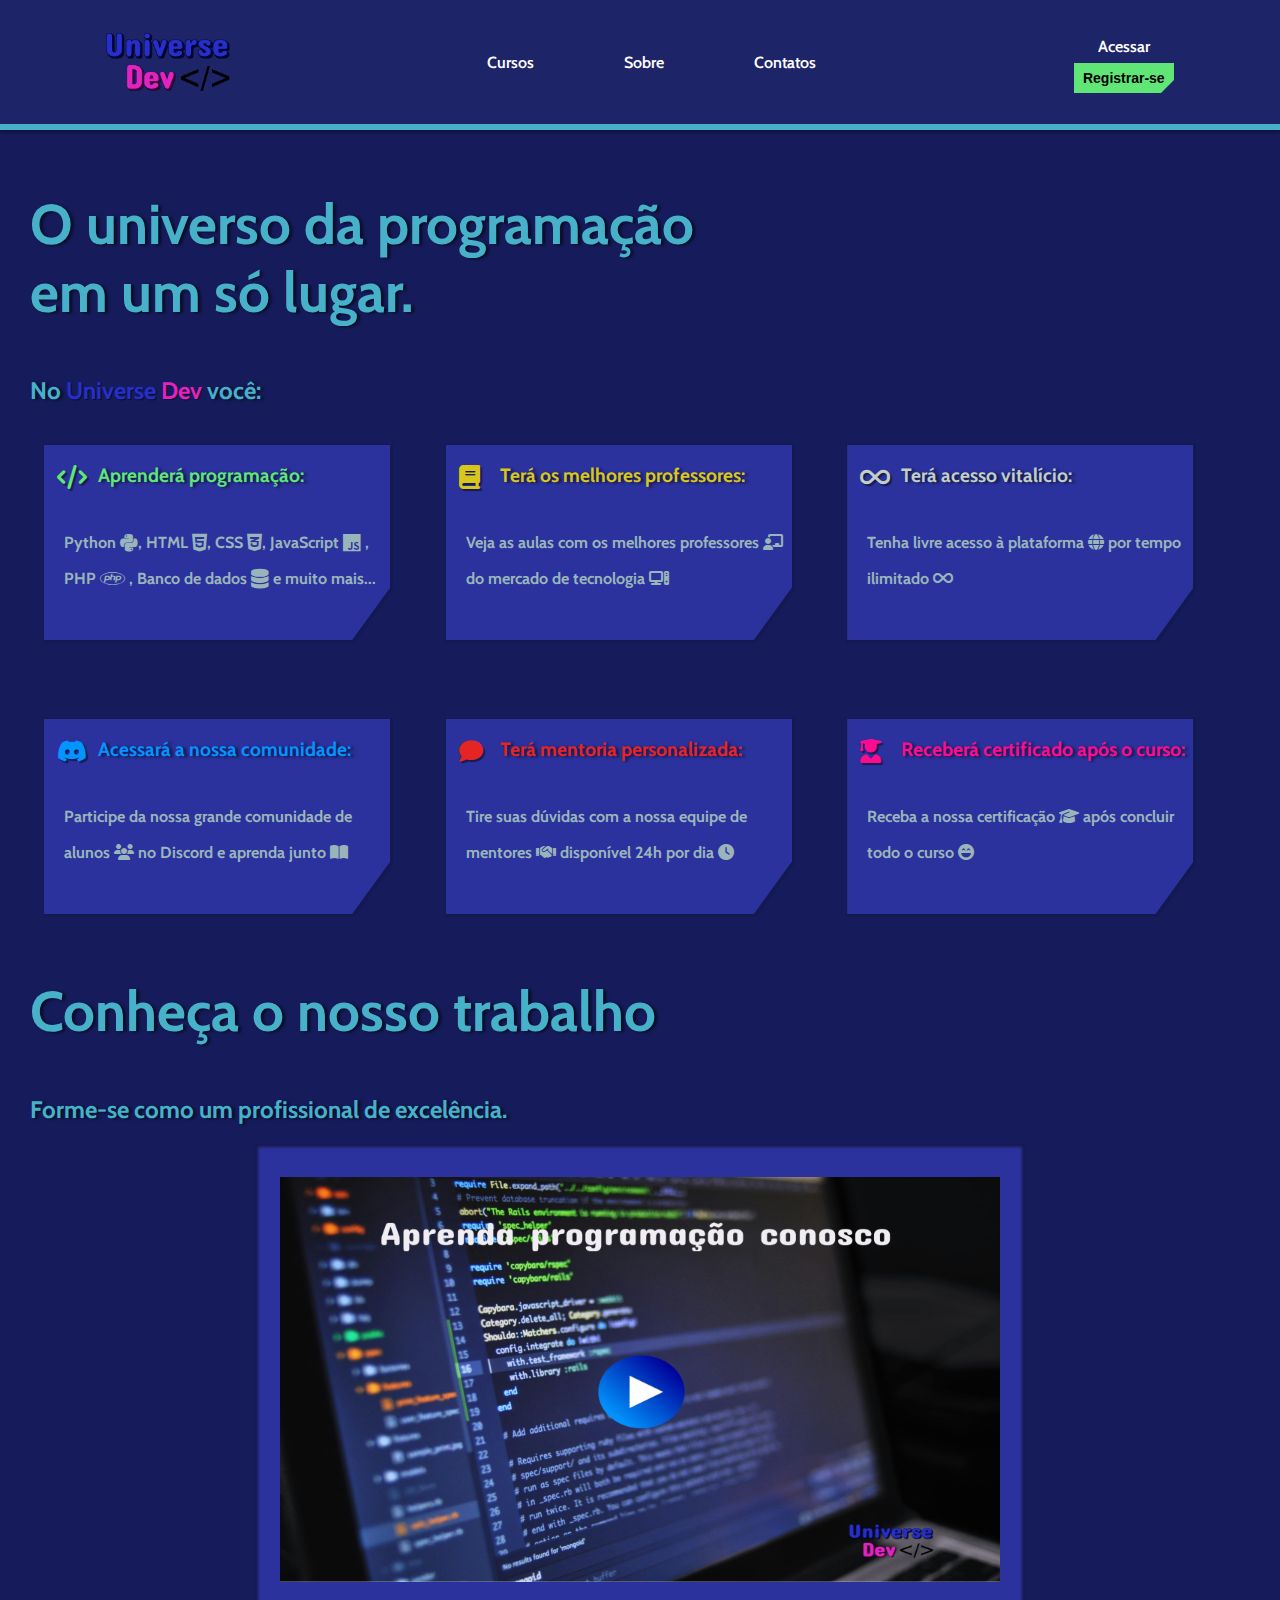
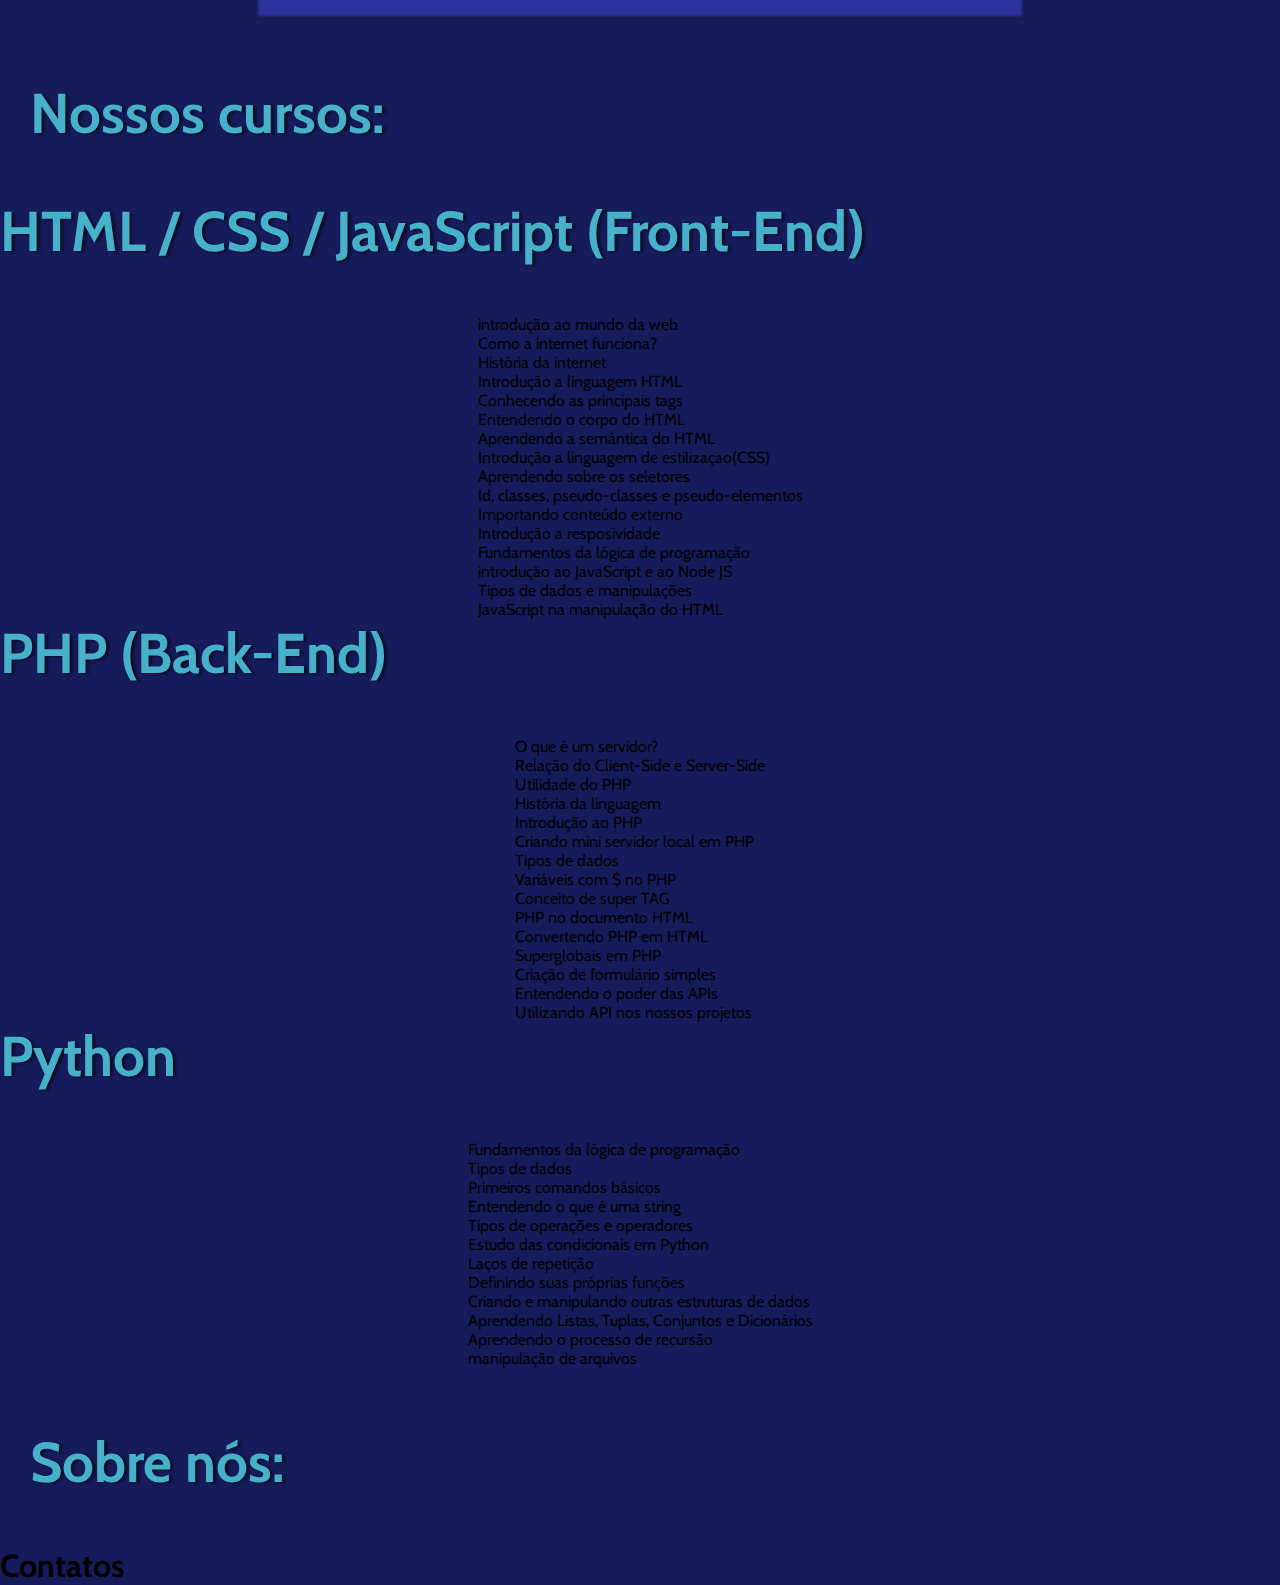
==== commit d7f35f25: "Iniciados última section e footer" ====
--- a/src/index.html
+++ b/src/index.html
@@ -25,8 +25,8 @@
             <nav> <!--Na navegacao, ao clicar num opcao, scrollar ate opcao selecionada e botao de de volta ao topo-->
                 <ul class="flex"> 
                     <li><a class="link" href="#">Cursos</a></li>
+                    <li><a class="link" href="#">Sobre</a></li>
                     <li><a class="link" href="#">Contatos</a></li>
-                    <li><a class="link" href="#">Sobre</a></li>
 
                 </ul>
 
@@ -173,7 +173,7 @@
                             <div class="video-content">
                                 <div class="frame-video">
                                     <div id="img-thumb" onclick="showVideo()">
-                                        <img src="../images/thumb_video.jpg" alt="Thumb-Video">
+                                        <img src="../images/thumb_video(1).jpg" alt="Thumb-Video">
                     
                                     </div>
                     
@@ -199,12 +199,108 @@
 
                     </div>
 
+                    <div class="flex cursos">
+                        <ul>
+                            <h1>HTML / CSS / JavaScript (Front-End)</h1>
+
+                            <div class="flex content-list">
+                                <div>
+                                    <li>introdução ao mundo da web</li>
+                                    <li>Como a internet funciona?</li>
+                                    <li>História da internet</li>
+                                    <li>Introdução a linguagem HTML</li>
+                                    <li>Conhecendo as principais tags</li>
+                                    <li>Entendendo o corpo do HTML</li>
+                                    <li>Aprendendo a semântica do HTML</li>
+                                    <li>Introdução a linguagem de estilizaçao(CSS)</li>
+                                    <li>Aprendendo sobre os seletores</li>
+                                    <li>Id, classes, pseudo-classes e pseudo-elementos</li>
+                                    <li>Importando conteúdo externo</li>
+                                    <li>Introdução a resposividade</li>
+                                    <li>Fundamentos da lógica de programação</li>
+                                    <li>introdução ao JavaScript e ao Node JS</li>
+                                    <li>Tipos de dados e manipulações</li>
+                                    <li>JavaScript na manipulação do HTML</li>
+
+                                </div>
+                            </div>
+                        </ul>
+
+                        <ul>
+                            <h1>PHP (Back-End)</h1>
+
+                            <div class="flex content-list">
+                                <div>
+                                    <li>O que é um servidor?</li>
+                                    <li>Relação do Client-Side e Server-Side</li>
+                                    <li>Utilidade do PHP</li>
+                                    <li>História da linguagem</li>
+                                    <li>Introdução ao PHP</li>
+                                    <li>Criando mini servidor local em PHP</li>
+                                    <li>Tipos de dados</li>
+                                    <li>Variáveis com $ no PHP</li>
+                                    <li>Conceito de super TAG</li>
+                                    <li>PHP no documento HTML</li>
+                                    <li>Convertendo PHP em HTML</li>
+                                    <li>Superglobais em PHP</li>
+                                    <li>Criação de formulário simples</li>
+                                    <li>Entendendo o poder das APIs</li>
+                                    <li>Utilizando API nos nossos projetos</li>
+
+                                </div>
+                            </div>
+                        </ul>
+
+                        <ul>
+                            <h1>Python</h1>
+
+                            <div class="flex content-list">
+                                <div>
+                                    <li>Fundamentos da lógica de programação</li>
+                                    <li>Tipos de dados</li>
+                                    <li>Primeiros comandos básicos</li>
+                                    <li>Entendendo o que é uma string</li>
+                                    <li>Tipos de operações e operadores</li>
+                                    <li>Estudo das condicionais em Python</li>
+                                    <li>Laços de repetição</li>
+                                    <li>Definindo suas próprias funções</li>
+                                    <li>Criando e manipulando outras estruturas de dados</li>
+                                    <li>Aprendendo Listas, Tuplas, Conjuntos e Dicionários</li>
+                                    <li>Aprendendo o processo de recursão</li>
+                                    <li>manipulação de arquivos</li>
+
+                                </div>
+                            </div>
+                        </ul>
+                    </div>
                 </div>
             </div>
         
         </section>
 
+        <section>
+            <div class="container_section flex">
+                <div class="container_content">
+                    <div class="title_section">
+                        <h1>Sobre nós: </h1>
+
+                    </div>
+
+                </div>
+            </div>
+
+        </section>
+
     </main>
+
+    <footer>
+        <div>
+            <h1>Contatos</h1>
+
+
+        </div>
+
+    </footer>
     
 </body>
 </html>--- a/src/styles/main-style.css
+++ b/src/styles/main-style.css
@@ -72,7 +72,7 @@
 
 }
 
-ul > li {
+ul  li {
     list-style: none;
 
 }
@@ -139,7 +139,7 @@
     width: 100px;
     margin-top: 7px;
     font-size: 14px;
-    clip-path: polygon(89% 101%, 117% 0%, 0% 0%, 0% 103%);
+    clip-path: polygon(87% 101%, 117% 0%, 0% 0%, 0% 103%)
 
 }
 
@@ -323,9 +323,9 @@
     justify-content: center;
     align-items: center;
     background-color: var(--background-box);
-    height: 550px;
+    height: 475px;
     width: 770px;
-    box-shadow: inset 0px 0px 4px 3px #00000066;
+    box-shadow: inset 0px 0px 3px 3px #0000007e;
 
 }
 
@@ -350,4 +350,23 @@
 main section .video {
     display: none;
 
+}
+
+main section .cursos {
+    flex-direction: column; 
+    flex-wrap: wrap;
+    justify-content: center;
+    align-content: center;
+
+}
+
+main section ul .content-list {
+    flex-direction: column;
+    align-items: center;
+
+}
+
+main section ul {
+    width: 100%;
+
 }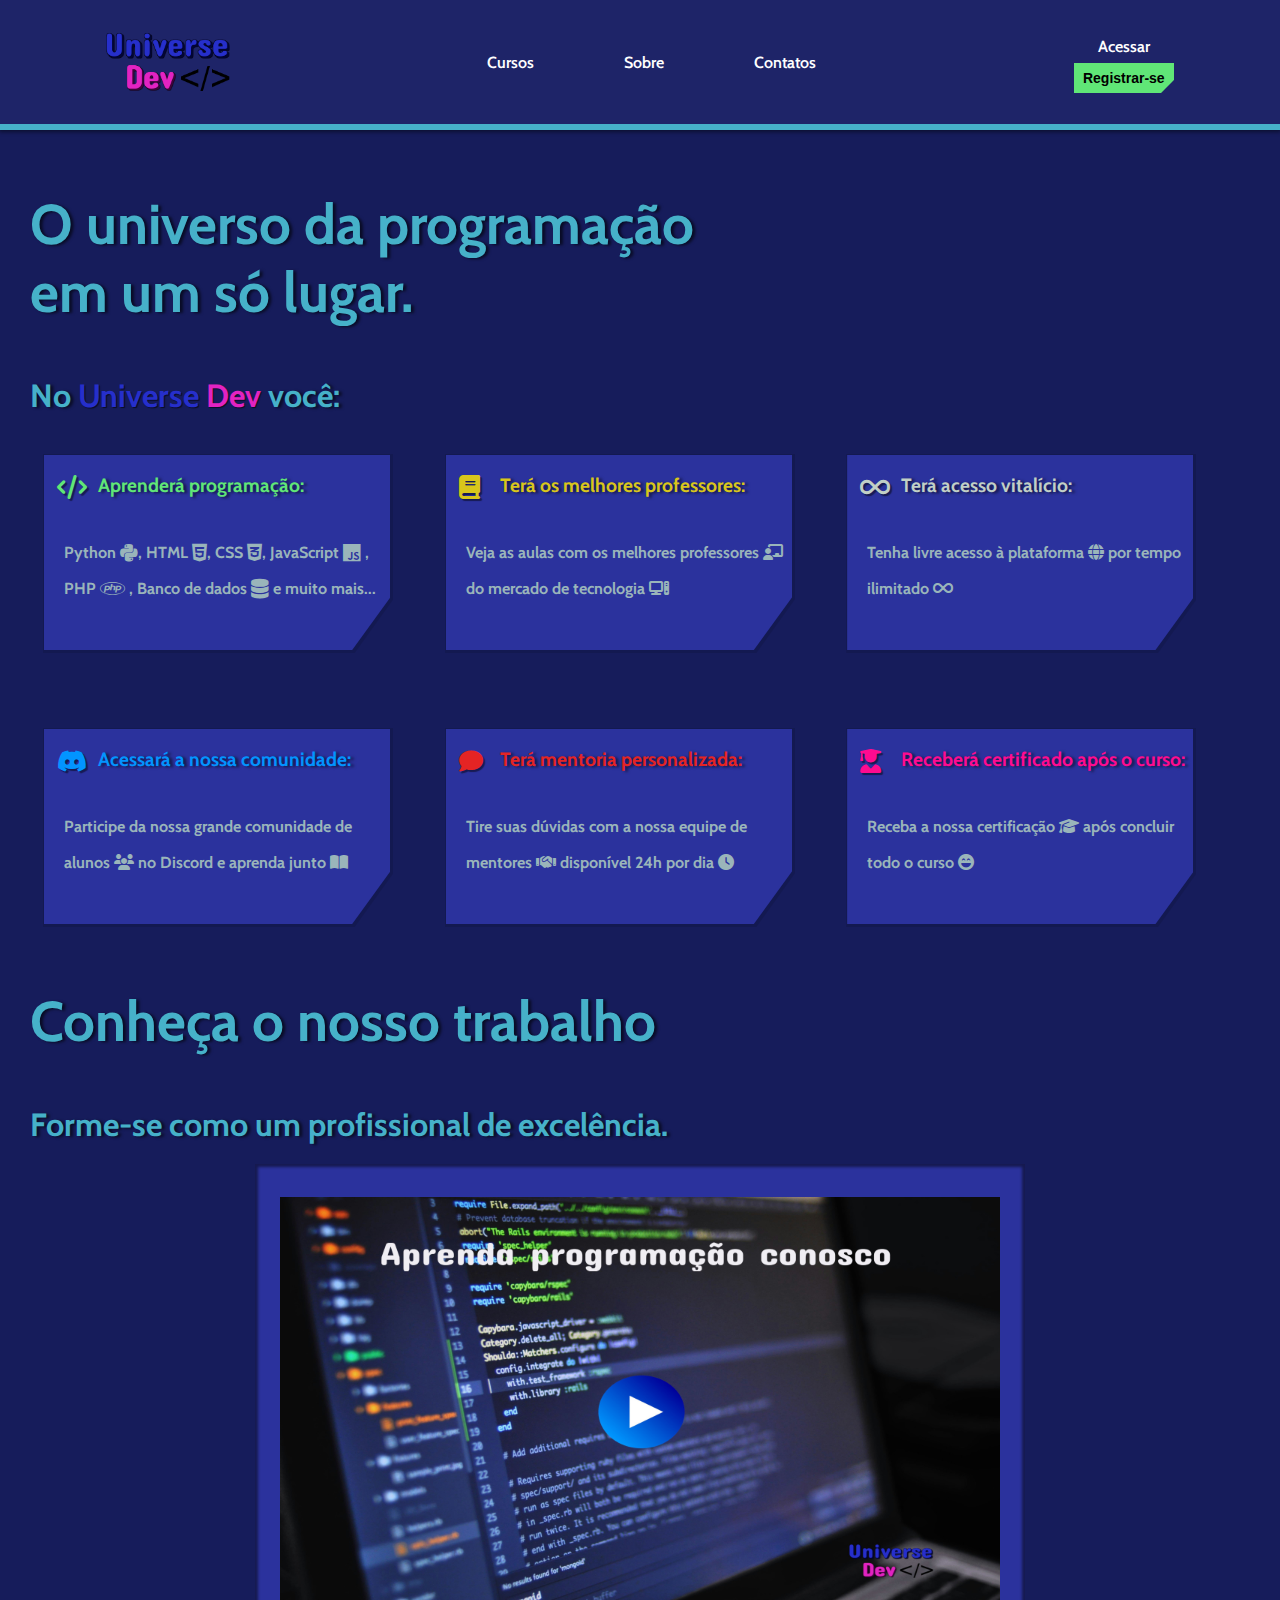
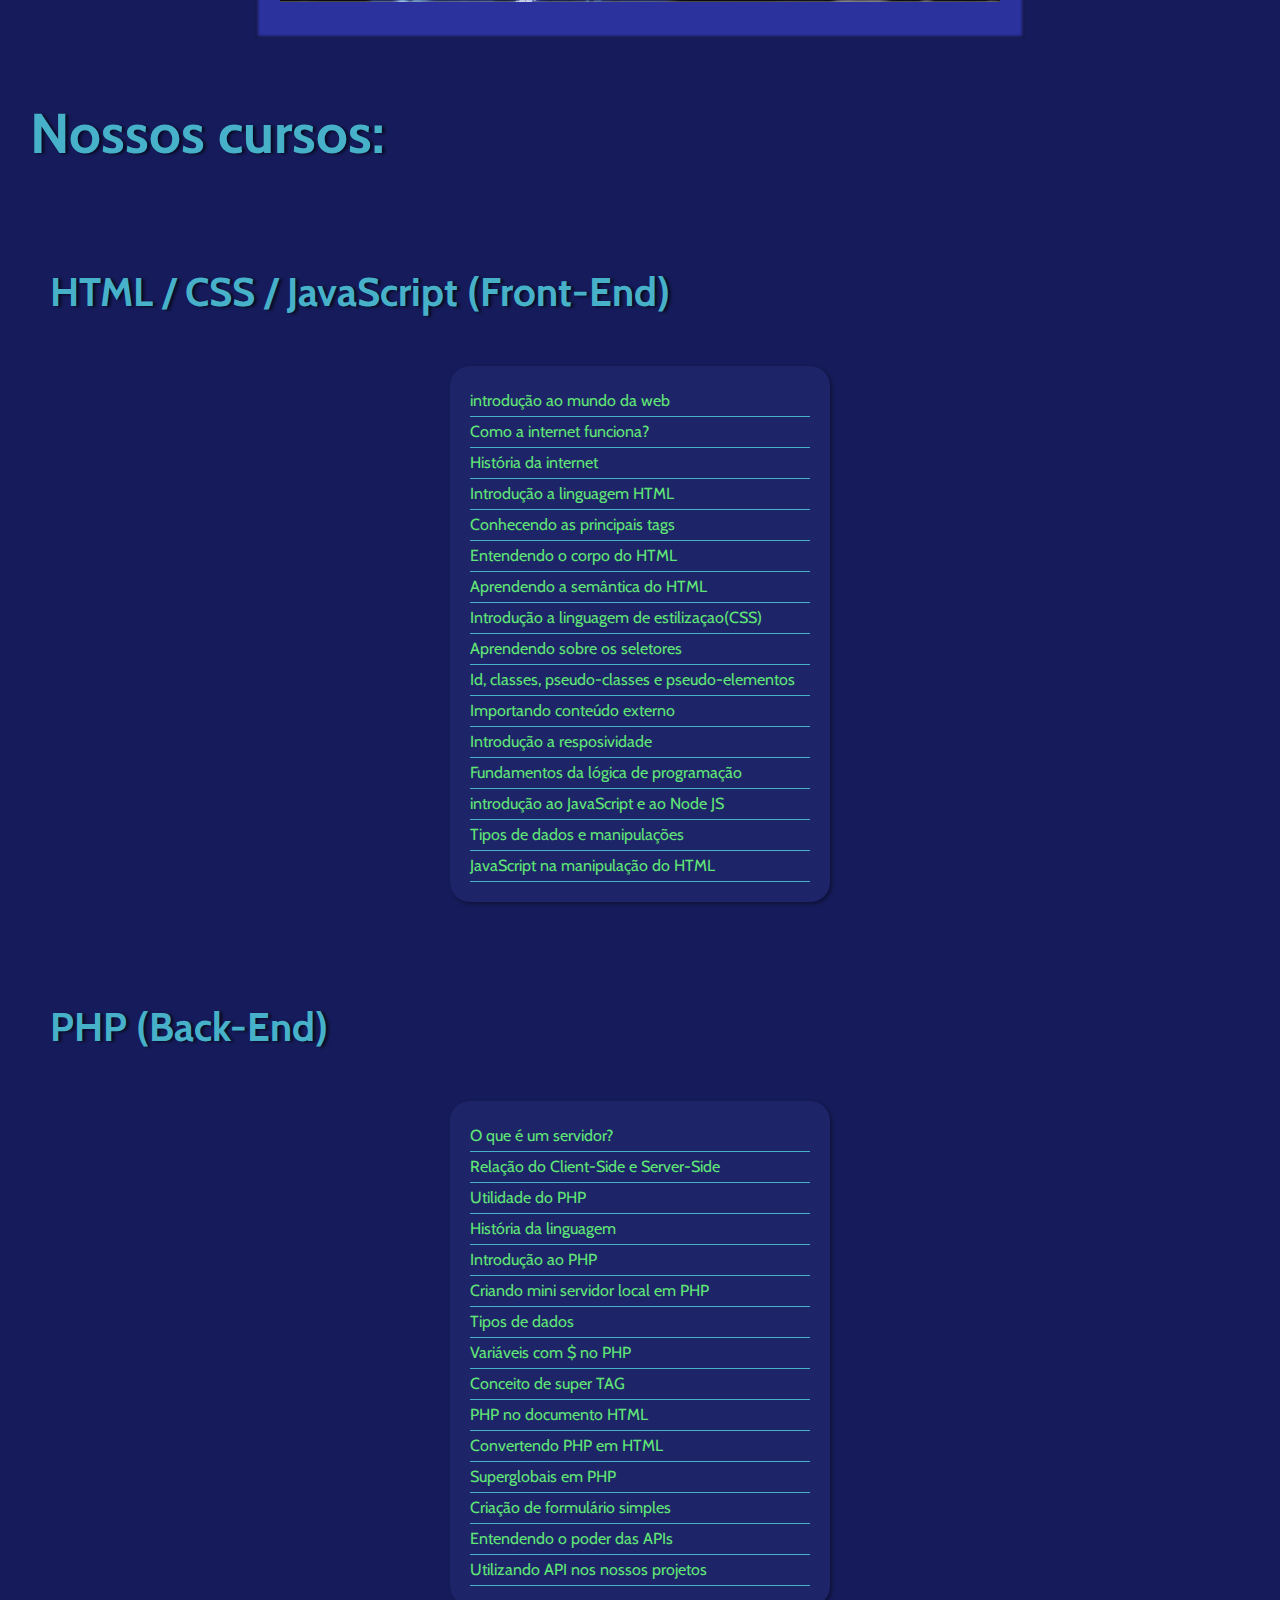
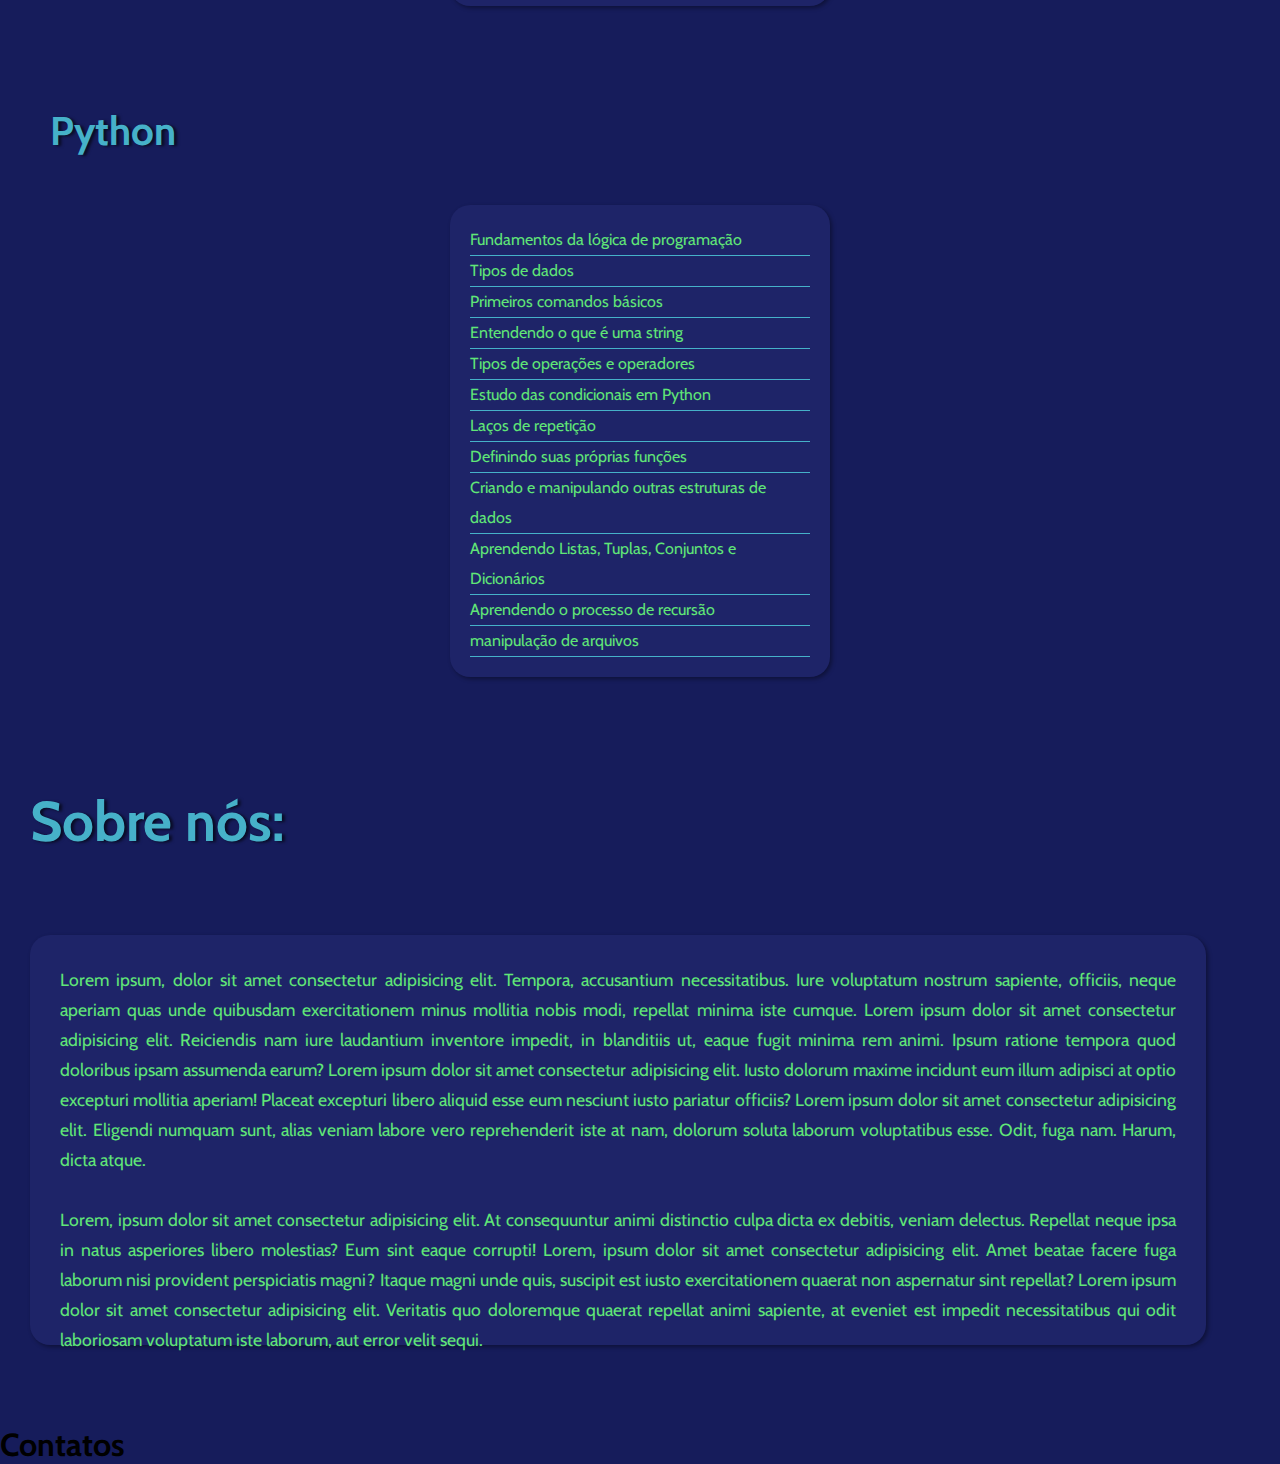
==== commit 4f9153f8: "área 'sobre' adicionada" ====
--- a/src/index.html
+++ b/src/index.html
@@ -201,10 +201,10 @@
 
                     <div class="flex cursos">
                         <ul>
-                            <h1>HTML / CSS / JavaScript (Front-End)</h1>
-
-                            <div class="flex content-list">
-                                <div>
+                            <h2>HTML / CSS / JavaScript (Front-End)</h2>
+
+                            <div class="flex classes-container">
+                                <div class="classes">
                                     <li>introdução ao mundo da web</li>
                                     <li>Como a internet funciona?</li>
                                     <li>História da internet</li>
@@ -227,10 +227,10 @@
                         </ul>
 
                         <ul>
-                            <h1>PHP (Back-End)</h1>
-
-                            <div class="flex content-list">
-                                <div>
+                            <h2>PHP (Back-End)</h2>
+
+                            <div class="flex classes-container">
+                                <div class="classes">
                                     <li>O que é um servidor?</li>
                                     <li>Relação do Client-Side e Server-Side</li>
                                     <li>Utilidade do PHP</li>
@@ -252,10 +252,10 @@
                         </ul>
 
                         <ul>
-                            <h1>Python</h1>
-
-                            <div class="flex content-list">
-                                <div>
+                            <h2>Python</h2>
+
+                            <div class="flex classes-container">
+                                <div class="classes">
                                     <li>Fundamentos da lógica de programação</li>
                                     <li>Tipos de dados</li>
                                     <li>Primeiros comandos básicos</li>
@@ -284,6 +284,17 @@
                     <div class="title_section">
                         <h1>Sobre nós: </h1>
 
+                        <div class="flex container-about">
+                            <div class="about">
+                                <p>Lorem ipsum, dolor sit amet consectetur adipisicing elit. Tempora, accusantium necessitatibus. Iure voluptatum nostrum sapiente, officiis, neque aperiam quas unde quibusdam exercitationem minus mollitia nobis modi, repellat minima iste cumque. Lorem ipsum dolor sit amet consectetur adipisicing elit. Reiciendis nam iure laudantium inventore impedit, in blanditiis ut, eaque fugit minima rem animi. Ipsum ratione tempora quod doloribus ipsam assumenda earum? Lorem ipsum dolor sit amet consectetur adipisicing elit. Iusto dolorum maxime incidunt eum illum adipisci at optio excepturi mollitia aperiam! Placeat excepturi libero aliquid esse eum nesciunt iusto pariatur officiis? Lorem ipsum dolor sit amet consectetur adipisicing elit. Eligendi numquam sunt, alias veniam labore vero reprehenderit iste at nam, dolorum soluta laborum voluptatibus esse. Odit, fuga nam. Harum, dicta atque.</p>
+
+                                <p>Lorem, ipsum dolor sit amet consectetur adipisicing elit. At consequuntur animi distinctio culpa dicta ex debitis, veniam delectus. Repellat neque ipsa in natus asperiores libero molestias? Eum sint eaque corrupti! Lorem, ipsum dolor sit amet consectetur adipisicing elit. Amet beatae facere fuga laborum nisi provident perspiciatis magni? Itaque magni unde quis, suscipit est iusto exercitationem quaerat non aspernatur sint repellat? Lorem ipsum dolor sit amet consectetur adipisicing elit. Veritatis quo doloremque quaerat repellat animi sapiente, at eveniet est impedit necessitatibus qui odit laboriosam voluptatum iste laborum, aut error velit sequi.</p>
+
+                                
+
+                            </div>
+                        </div>
+
                     </div>
 
                 </div>
--- a/src/styles/main-style.css
+++ b/src/styles/main-style.css
@@ -183,6 +183,7 @@
 }
 
 main section h2 {
+    font-size: 2em;
     margin-left: 30px;
     margin-bottom: 20px;
 
@@ -200,6 +201,11 @@
 
 main section #dev {
     color: var(--background-color-dev);
+
+}
+
+main section ul {
+    width: 100%;
 
 }
 
@@ -360,13 +366,64 @@
 
 }
 
-main section ul .content-list {
+main section .cursos ul {
+    margin: 50px;
+
+}
+
+main section .cursos h2 {
+    font-size: 2.5em;
+    text-indent: 20px;
+    margin-bottom: 50px;
+
+}
+
+main section ul .classes-container {
     flex-direction: column;
     align-items: center;
 
 }
-
-main section ul {
-    width: 100%;
+  
+main section ul .classes {
+    background-color: var(--background-header);
+    width: 380px;
+    padding: 20px;
+    border-radius: 20px;
+    box-shadow: 2px 2px 4px 0px #00000061;
+
+}
+
+main section ul .classes-container .classes li {
+    color: var(--title-color-1);
+    line-height: 30px;
+    border-bottom: 1px solid var(--text-color);
+
+}
+
+main section .container-about {
+    height: 410px;
+    width: 95vw;
+    justify-content: center;
+    margin: 80px 0px;
+
+}
+
+main section .about {
+    background-color: var(--background-header);
+    height: 100%;
+    width: 100%;
+    padding: 30px;
+    margin-right: 40px;
+    border-radius: 20px;
+    box-shadow: 2px 2px 4px 0px #00000061;
+
+}
+
+main section .container-about p {
+    color: var(--title-color-1);
+    text-align: justify;
+    font-size: 1.1em;
+    line-height: 30px;
+    margin-bottom: 30px;
 
 }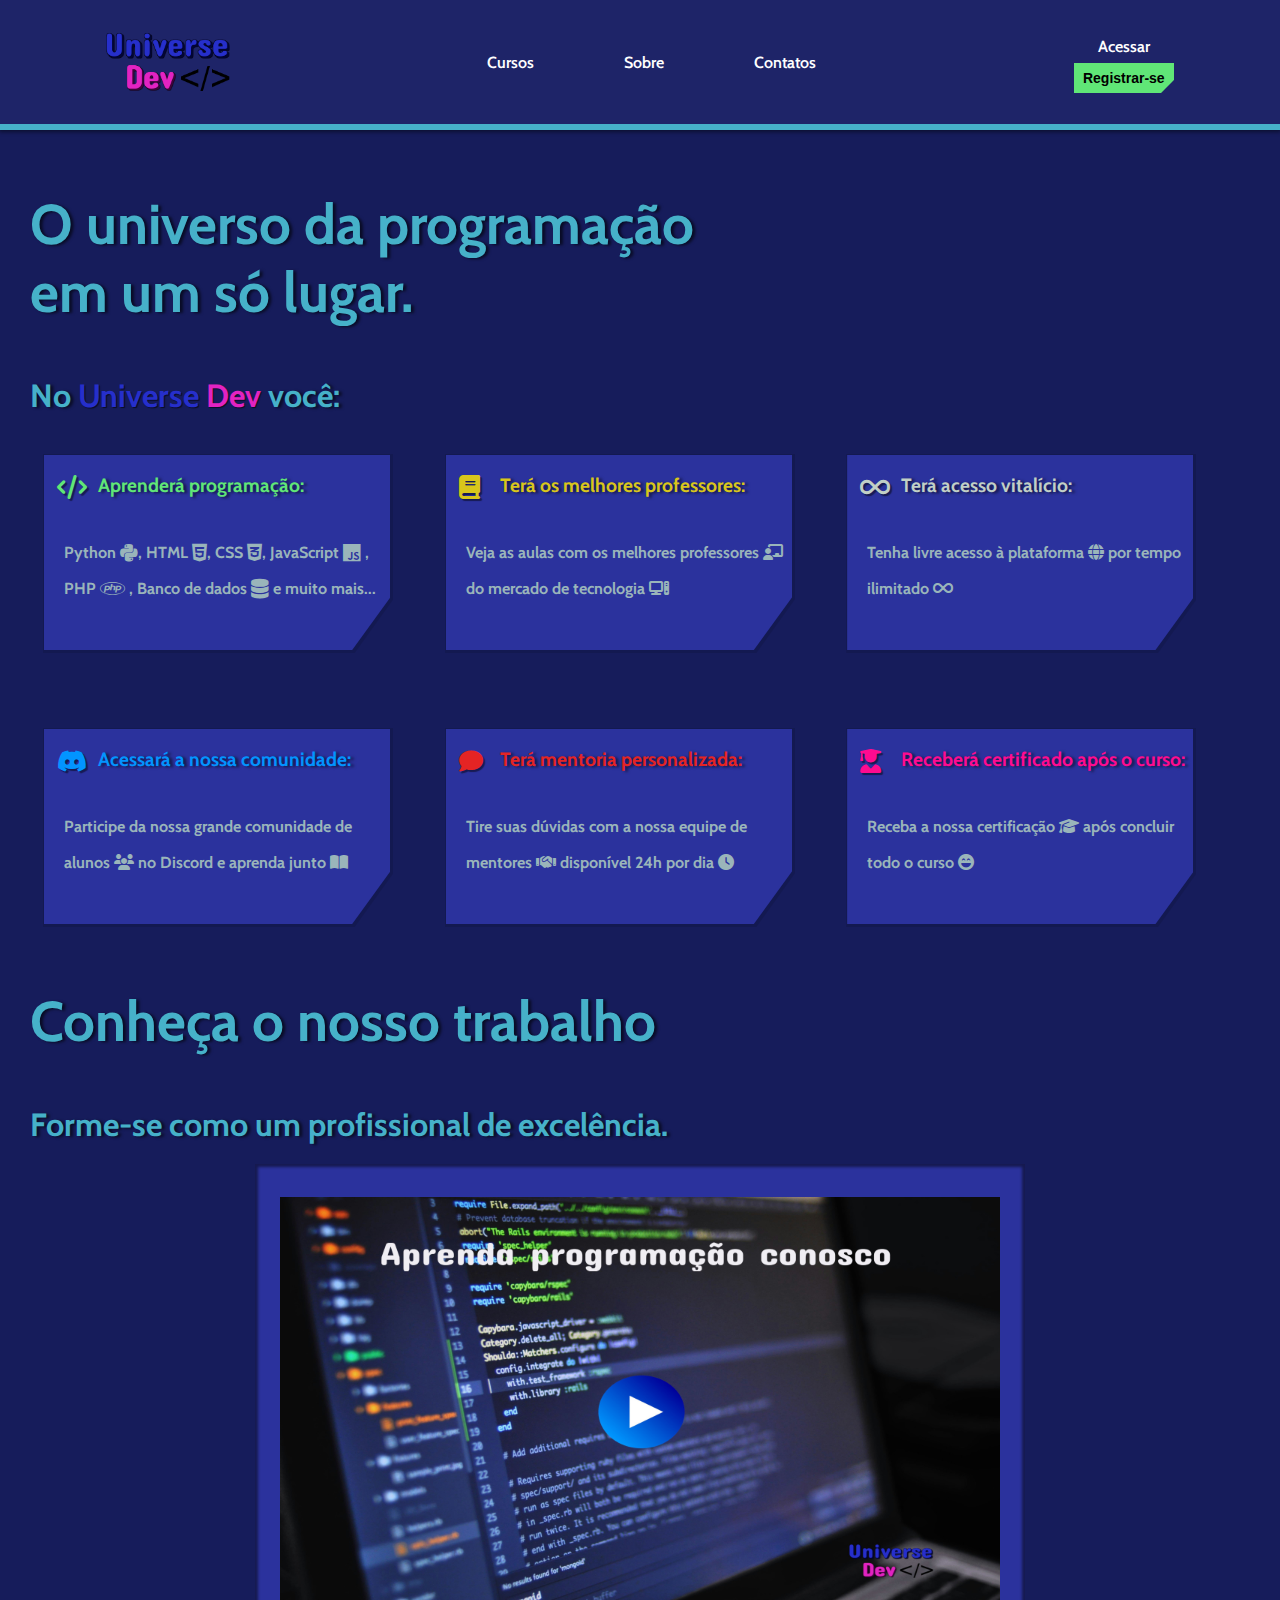
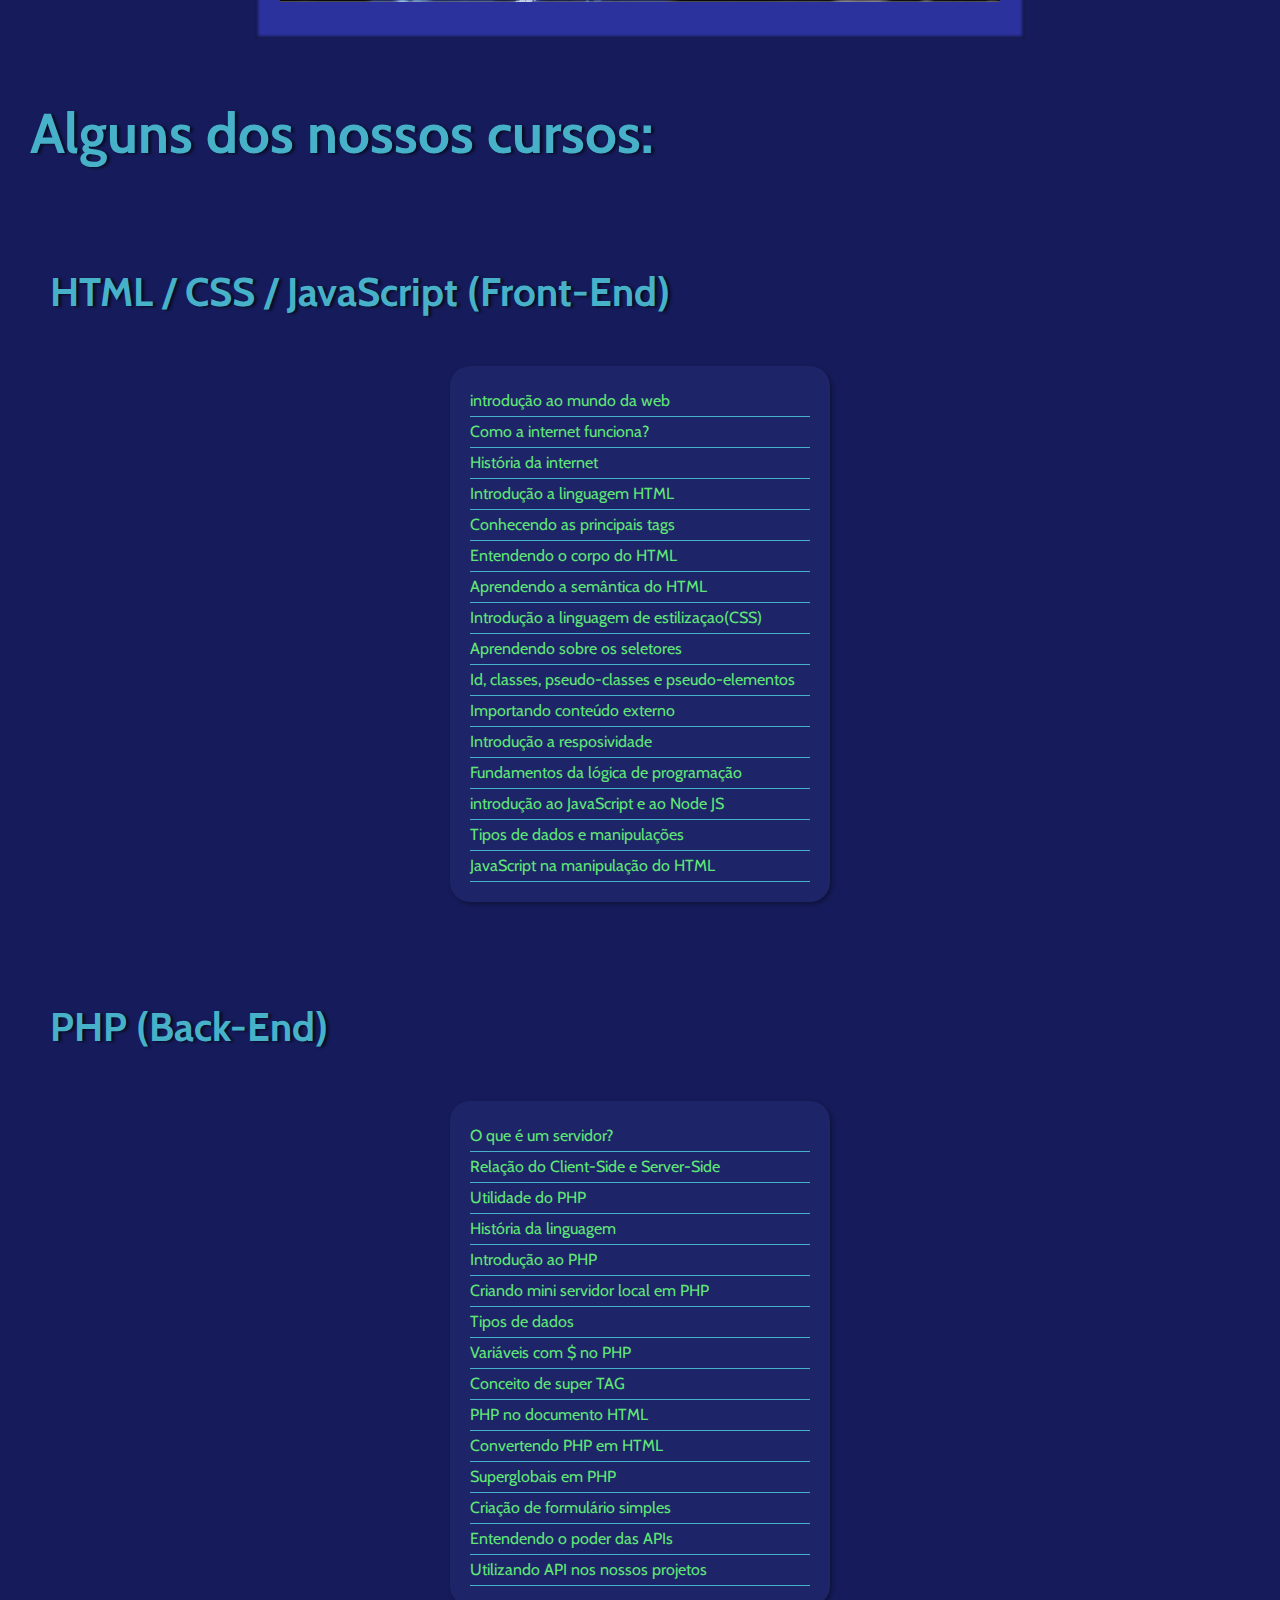
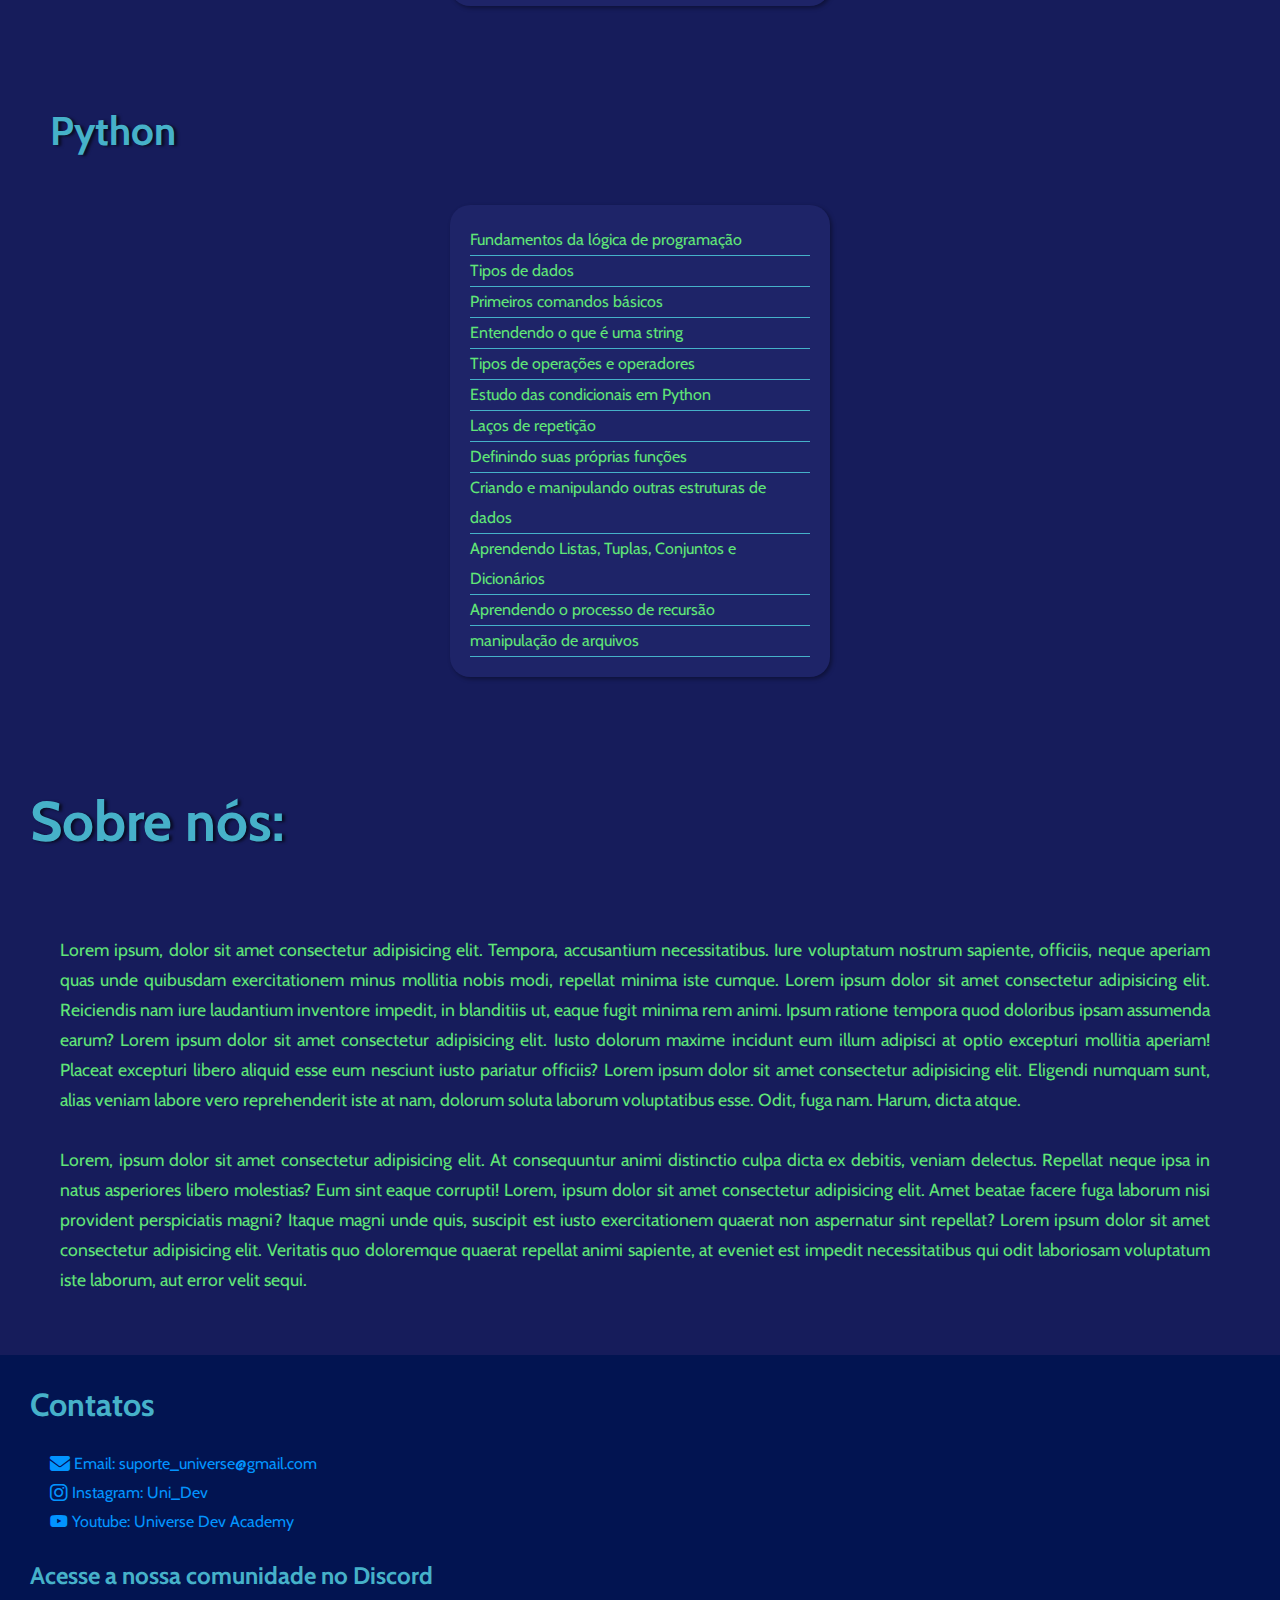
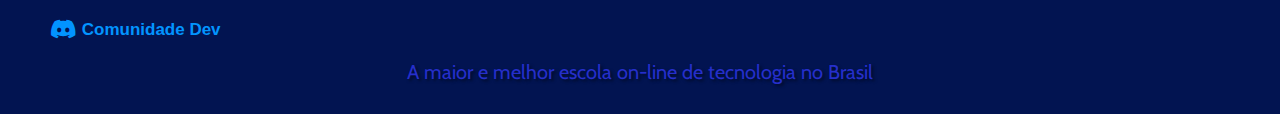
==== commit 1d29d372: "main page quase completa (falta o menu)" ====
--- a/src/index.html
+++ b/src/index.html
@@ -7,18 +7,19 @@
     <link rel="shortcut icon" href="../images/icon.png" type="image/x-icon">
     <link rel="stylesheet" href="../icons/fontawesome/fontawesome-free-6.5.1-web/css/all.min.css">
     <link rel="stylesheet" href="styles/main-style.css">
+    <link rel="stylesheet" href="styles/medias.css">
     <script src="scripts/show-contents.js" defer></script>
 
 </head>
 <body> <!--Colocar metas tag-->
     <header class="flex">
-        <!--
-            Ao clicar na lupa, conteudo some e fica o text box centralizado 
-            para digitacao e botao de buscar e fechar
-        
-        -->
-
-        <!--Lembrar de terminar o header-->
+        <div class="menu">
+            <div>
+                <span class="menuBar"></span>
+                <span class="menuBar"></span>
+                <span class="menuBar"></span>
+            </div>
+        </div>
         <div class="logo"></div>
 
         <div class="flex">
@@ -33,11 +34,8 @@
             </nav>
 
         </div>
-        <!-- <div id="search">
-
-
-        </div> -->
-        <div class="account_area flex">
+
+        <div class="flex account_area">
             <a class="link" href="#">Acessar</a>
             <a href="./pages/sign-in.html"><button>Registrar-se</button></a>
 
@@ -50,7 +48,9 @@
             <div class="container_section flex">
                 <div class="container_content">
                     <div class="title_section">
-                        <h1>O universo da programação em um só lugar.</h1>
+                        <div class="h1" style="width: 675px;">
+                            <h1>O universo da programação em um só lugar.</h1>
+                        </div>
                     
                     </div>
                     <div>
@@ -160,13 +160,16 @@
         <section>
             <div class="container_section flex">
                 <div class="container_content">
-                    <div class="title_section">
+                    <div class="title_section h1">
                         <h1>Conheça o nosso trabalho</h1>
 
                     </div>
 
                 <div>
-                    <h2>Forme-se como um profissional de excelência.</h2>
+                    <div class="h2">
+                        <h2>Forme-se como um profissional de excelência.</h2>
+
+                    </div>
                     
                     <div class="flex container-video">
                         <div class="flex background-video">
@@ -195,7 +198,7 @@
             <div class="container_section flex">
                 <div class="container_content">
                     <div class="title_section">
-                        <h1>Nossos cursos:</h1>
+                        <h1>Alguns dos nossos cursos:</h1>
 
                     </div>
 
@@ -282,15 +285,16 @@
             <div class="container_section flex">
                 <div class="container_content">
                     <div class="title_section">
-                        <h1>Sobre nós: </h1>
+                        <div>
+                            <h1>Sobre nós: </h1>
+
+                        </div>
 
                         <div class="flex container-about">
                             <div class="about">
-                                <p>Lorem ipsum, dolor sit amet consectetur adipisicing elit. Tempora, accusantium necessitatibus. Iure voluptatum nostrum sapiente, officiis, neque aperiam quas unde quibusdam exercitationem minus mollitia nobis modi, repellat minima iste cumque. Lorem ipsum dolor sit amet consectetur adipisicing elit. Reiciendis nam iure laudantium inventore impedit, in blanditiis ut, eaque fugit minima rem animi. Ipsum ratione tempora quod doloribus ipsam assumenda earum? Lorem ipsum dolor sit amet consectetur adipisicing elit. Iusto dolorum maxime incidunt eum illum adipisci at optio excepturi mollitia aperiam! Placeat excepturi libero aliquid esse eum nesciunt iusto pariatur officiis? Lorem ipsum dolor sit amet consectetur adipisicing elit. Eligendi numquam sunt, alias veniam labore vero reprehenderit iste at nam, dolorum soluta laborum voluptatibus esse. Odit, fuga nam. Harum, dicta atque.</p>
-
-                                <p>Lorem, ipsum dolor sit amet consectetur adipisicing elit. At consequuntur animi distinctio culpa dicta ex debitis, veniam delectus. Repellat neque ipsa in natus asperiores libero molestias? Eum sint eaque corrupti! Lorem, ipsum dolor sit amet consectetur adipisicing elit. Amet beatae facere fuga laborum nisi provident perspiciatis magni? Itaque magni unde quis, suscipit est iusto exercitationem quaerat non aspernatur sint repellat? Lorem ipsum dolor sit amet consectetur adipisicing elit. Veritatis quo doloremque quaerat repellat animi sapiente, at eveniet est impedit necessitatibus qui odit laboriosam voluptatum iste laborum, aut error velit sequi.</p>
-
-                                
+                                <p>Lorem ipsum, dolor sit amet consectetur adipisicing elit. Tempora, accusantium necessitatibus. Iure voluptatum nostrum sapiente, officiis, neque aperiam quas unde quibusdam exercitationem minus mollitia nobis modi, repellat minima iste cumque. Lorem ipsum dolor sit amet consectetur adipisicing elit. Reiciendis nam iure laudantium inventore impedit, in blanditiis ut, eaque fugit minima rem animi. Ipsum ratione tempora quod doloribus ipsam assumenda earum? Lorem ipsum dolor sit amet consectetur adipisicing elit. Iusto dolorum maxime incidunt eum illum adipisci at optio excepturi mollitia aperiam! Placeat excepturi libero aliquid esse eum nesciunt iusto pariatur officiis? Lorem ipsum dolor sit amet consectetur adipisicing elit. Eligendi numquam sunt, alias veniam labore vero reprehenderit iste at nam, dolorum soluta laborum voluptatibus esse. Odit, fuga nam. Harum, dicta atque.</p> <br>
+     
+                                <p>Lorem, ipsum dolor sit amet consectetur adipisicing elit. At consequuntur animi distinctio culpa dicta ex debitis, veniam delectus. Repellat neque ipsa in natus asperiores libero molestias? Eum sint eaque corrupti! Lorem, ipsum dolor sit amet consectetur adipisicing elit. Amet beatae facere fuga laborum nisi provident perspiciatis magni? Itaque magni unde quis, suscipit est iusto exercitationem quaerat non aspernatur sint repellat? Lorem ipsum dolor sit amet consectetur adipisicing elit. Veritatis quo doloremque quaerat repellat animi sapiente, at eveniet est impedit necessitatibus qui odit laboriosam voluptatum iste laborum, aut error velit sequi.</p>                     
 
                             </div>
                         </div>
@@ -305,9 +309,29 @@
     </main>
 
     <footer>
-        <div>
-            <h1>Contatos</h1>
-
+        <div class="flex footer_container">
+            <div>
+                <div id="title_footer">
+                    <h1>Contatos</h1>
+                
+                </div>
+
+                <div id="contacts">
+                    <ul>
+                        <li><i class="fa-solid fa-envelope fa-lg"></i> Email: suporte_universe@gmail.com</li>
+                        <li><i class="fa-brands fa-instagram fa-lg"></i> Instagram: Uni_Dev</li>
+                        <li><i class="fa-brands fa-youtube"></i> Youtube: Universe Dev Academy</li>
+    
+                    </ul>
+                </div> 
+                
+                <h2>Acesse a nossa comunidade no Discord</h2>
+                
+                <a href="https://discord.com/" target="_blank"><button><i class="fa-brands fa-discord fa-lg"></i> Comunidade Dev</button></a>
+
+            </div>
+            
+            <p>A maior e melhor escola on-line de tecnologia no Brasil</p>
 
         </div>
 
--- a/src/styles/main-style.css
+++ b/src/styles/main-style.css
@@ -17,7 +17,6 @@
     --title-color-5: #e52424;
     --title-color-6: #ff0b90;
     --letter-color: #9AB5BA;
-    /*--c5: #6c0a66;*/
 
 }
 
@@ -87,6 +86,11 @@
     align-items: center;
     border-bottom: 6px solid var(--text-color);
     box-shadow: 0px 1px 4px 1px #0000007a;
+
+}
+
+header .menu {
+    display: none;
 
 }
 
@@ -164,7 +168,6 @@
 }
 
 main section .title_section {
-    width: 675px;
     margin-top: 20px;
     margin-left: 30px;
 
@@ -401,29 +404,90 @@
 }
 
 main section .container-about {
-    height: 410px;
-    width: 95vw;
-    justify-content: center;
-    margin: 80px 0px;
+    color: var(--title-color-1);
+    text-align: justify;
+    font-size: 1.1rem;
+    line-height: 30px;
+    margin-bottom: 30px;
+
 
 }
 
 main section .about {
-    background-color: var(--background-header);
-    height: 100%;
     width: 100%;
     padding: 30px;
     margin-right: 40px;
-    border-radius: 20px;
-    box-shadow: 2px 2px 4px 0px #00000061;
-
-}
-
-main section .container-about p {
-    color: var(--title-color-1);
-    text-align: justify;
-    font-size: 1.1em;
-    line-height: 30px;
-    margin-bottom: 30px;
+
+}
+
+/* FOOTER */
+
+footer {
+    background-color: #021451;
+    padding: 30px;
+
+}
+
+footer .footer_container {
+    flex-direction: column;
+
+}
+
+footer h1, footer h2{
+    color: var(--text-color);
+
+}
+
+footer ul li, footer a button  {
+    color: var(--title-color-4);
+    margin: 10px 0px;
+
+}
+
+footer #contacts{
+    margin: 30px 0px 30px 20px;
+
+}
+
+footer h2 {
+    margin-bottom: 10px;
+
+}
+
+footer a {
+    margin-left: 10px;
+
+}
+
+footer a button {
+    background-color: transparent;
+    font-size: 17px;
+    padding: 10px;
+
+}
+
+footer a button::after {
+    display: inline-block;
+    position: absolute;
+    content: "";
+    left: 0;
+    bottom: 0;
+    height: 100%;
+    width: 0;
+    transition: .5s ease-out;
+
+}
+
+footer a button:hover::after {
+    width: 190px;
+    background-color: #03238a71;
+
+}
+
+footer p {
+    align-self: center;
+    font-size: 20px;
+    color: var(--background-color-universe);
+    text-shadow: 2px 2px 3px #00000080;
 
 }--- a/src/styles/medias.css
+++ b/src/styles/medias.css
@@ -0,0 +1,202 @@
+@charset "UTF-8";
+
+
+@media screen and (max-width: 600px) {
+
+    /* HEADER */
+    header {
+        justify-content: space-between;
+        padding: 0px 20px;
+
+    }
+
+    header .menu {
+        display: flex;
+        flex-direction: column;
+        justify-content: space-around;
+        align-items: flex-start;
+        height: 67px;
+
+    }
+
+    header .menu > div {
+        padding-top: 10px;
+        padding-left: 8px;
+        height: 62px;
+        width: 62px;
+
+    }
+
+    header .menu > div:hover {
+        background-color: #00000056;
+        position: relative;
+        border-radius: 50%;
+        cursor: pointer;
+
+    }
+
+    header .menu .menuBar { 
+        display: block;
+        background-color: black;
+        height: 6px;
+        width: 46px;    
+        margin: 1px 0px 10px 0px;
+    
+    }
+
+    header .logo, header nav ul li {
+        display: none;
+
+    }
+
+    header .account_area {
+        margin-right: 23px;
+
+    }
+
+    header .account_area button {
+        width: 84px;
+        font-size: 13px;
+        clip-path: polygon(86% 101%, 124% 0%, 0% 0%, 0% 103%);
+
+    }
+
+    /* MAIN */
+    main section .title_section > .h1 {
+        width: 390px !important;
+
+    }
+
+    main section div > h1 {
+        font-size: 2em;
+
+
+    }
+
+    main section h2 {
+        font-size: 1.3em;
+
+    }
+
+    main section .h2 > h2{
+        margin-bottom: -36px;
+
+    }
+
+    main section .background-video {
+        background-color: transparent;
+        box-shadow: none;
+    }
+
+    main section .container-video {
+        margin-bottom: -90px;
+
+    }
+
+    main section .cursos {
+        margin-top: -40px;
+
+    }
+
+    main section .cursos h2 {
+        font-size: 1.7em;
+        text-indent: 0px;
+
+    }
+
+    /* FOOTER */
+
+    footer p {
+        font-size: 16px;
+
+    }
+
+}
+
+@media screen and (min-width: 601px) and (max-width: 768px) {
+
+    /* HEADER */
+    header {
+        justify-content: space-between;
+        padding: 0px 20px;
+
+    }
+
+    header .menu {
+        display: flex;
+        flex-direction: column;
+        justify-content: center;
+        align-items: flex-start;
+        height: 67px;
+
+    }
+
+    header .menu > div {
+        padding-top: 10px;
+        height: 62px;
+        width: 62px;
+
+    }
+
+    header .menu > div:hover {
+        background-color: #00000056;
+        position: relative;
+        border-radius: 50%;
+        cursor: pointer;
+
+    }
+
+    header .menu .menuBar {
+        display: block;
+        background-color: black;
+        height: 6px;
+        width: 46px;    
+        margin: 1px 0px 10px 10px;
+    }
+
+
+    header .logo, header nav ul li {
+        display: none;
+
+    }
+
+    /* MAIN */
+    main section .title_section > .h1 {
+        width: 530px !important;
+
+    }
+
+    main section div > h1 {
+        font-size: 2.5em;
+
+    }
+
+    main section h2 {
+        font-size: 1.6em;
+
+    }
+
+    main section .background-video {
+        height: 331px;
+        width: 510px;
+
+    }
+
+    main section .cursos h2 {
+        font-size: 2.1em;
+        text-indent: 0px;
+
+    }
+ 
+    
+}
+
+@media screen and (min-width: 769px) and (max-width: 992px) {
+
+    /* MAIN */
+    main section .list {
+        padding-left: 20px;
+
+    }
+
+}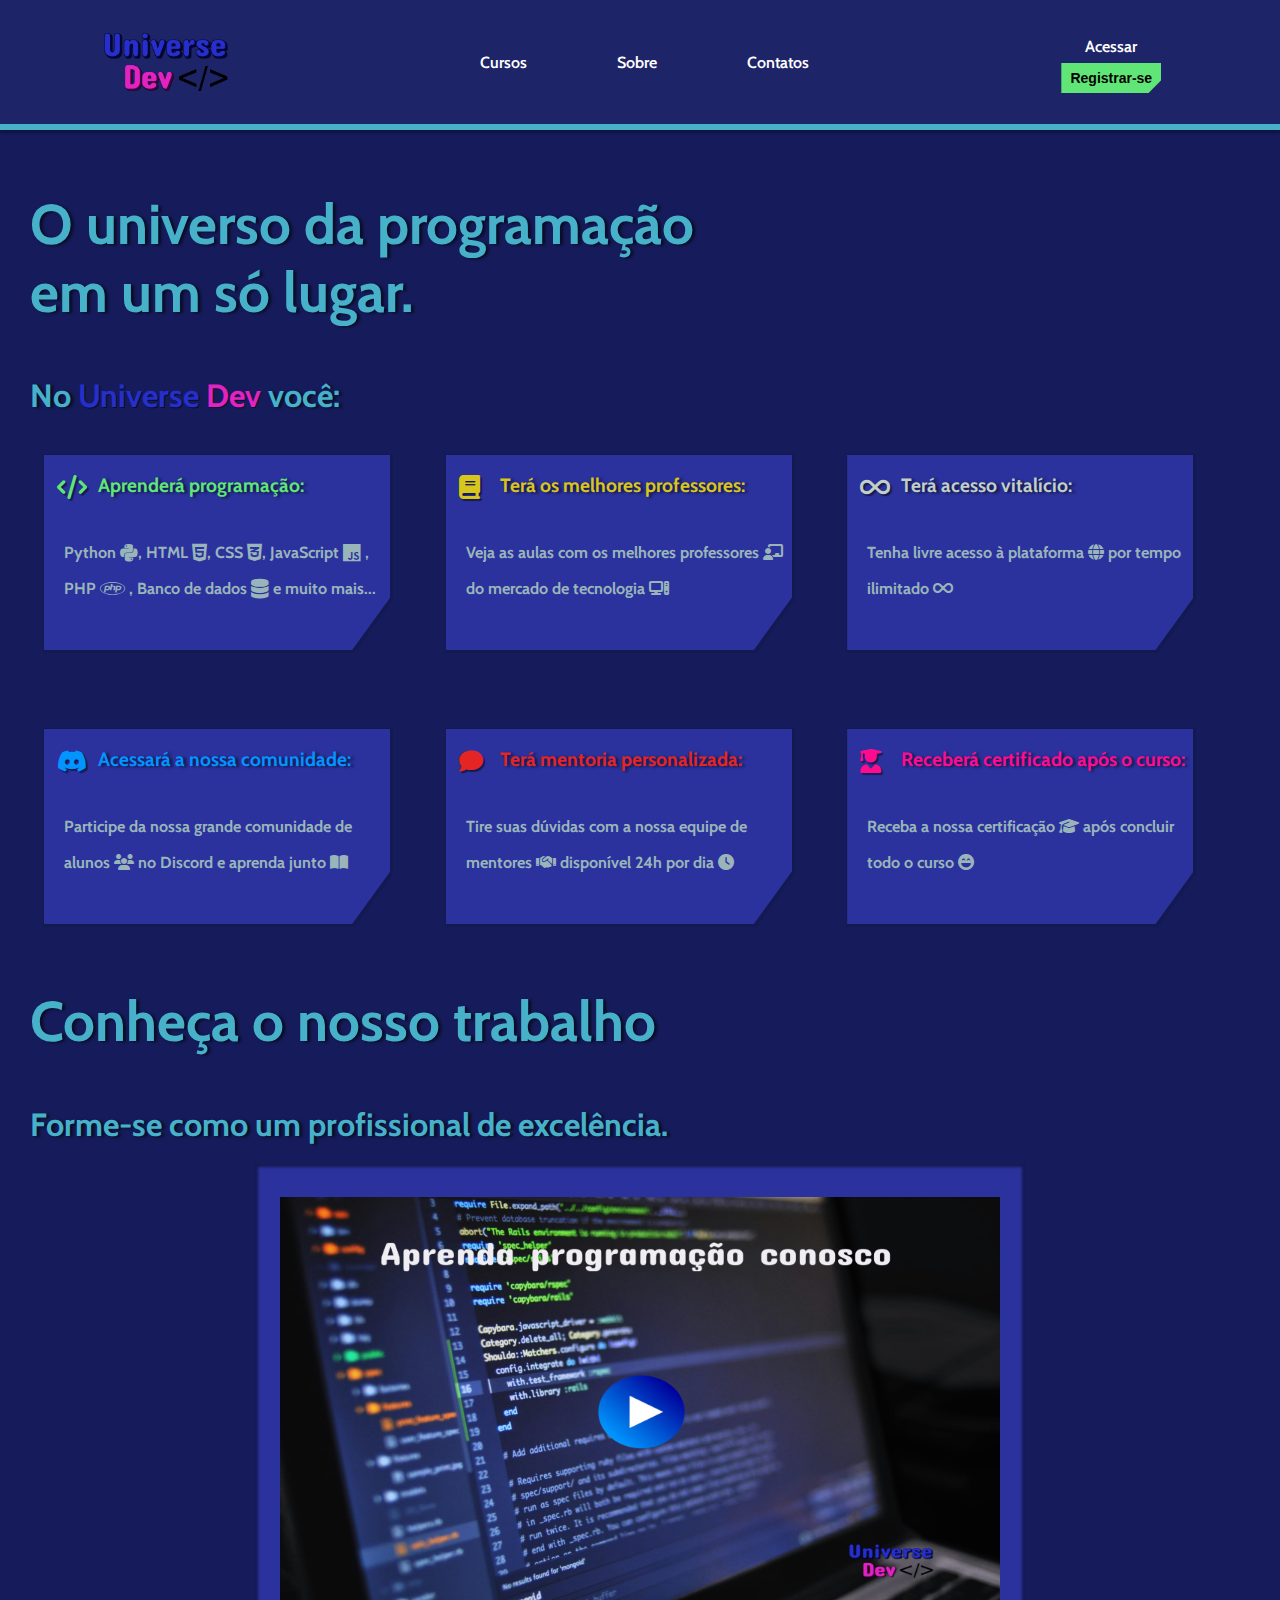
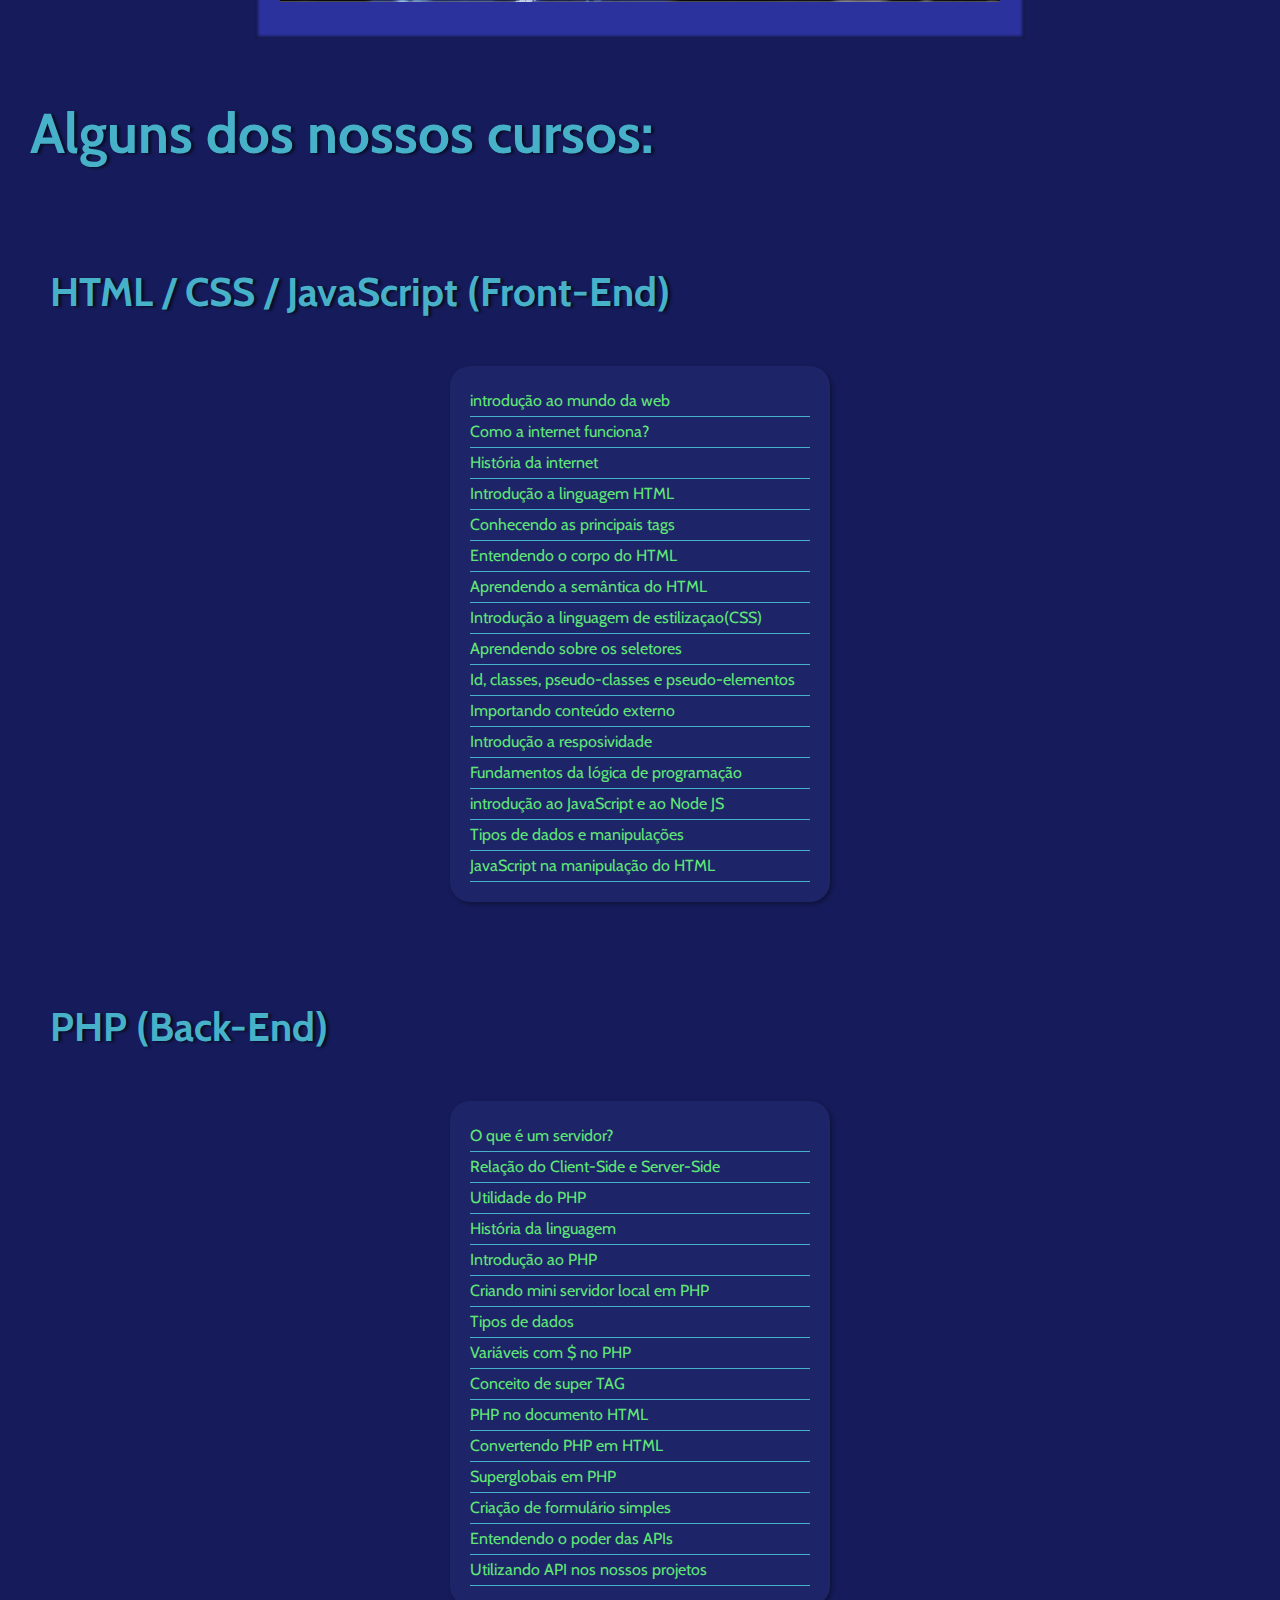
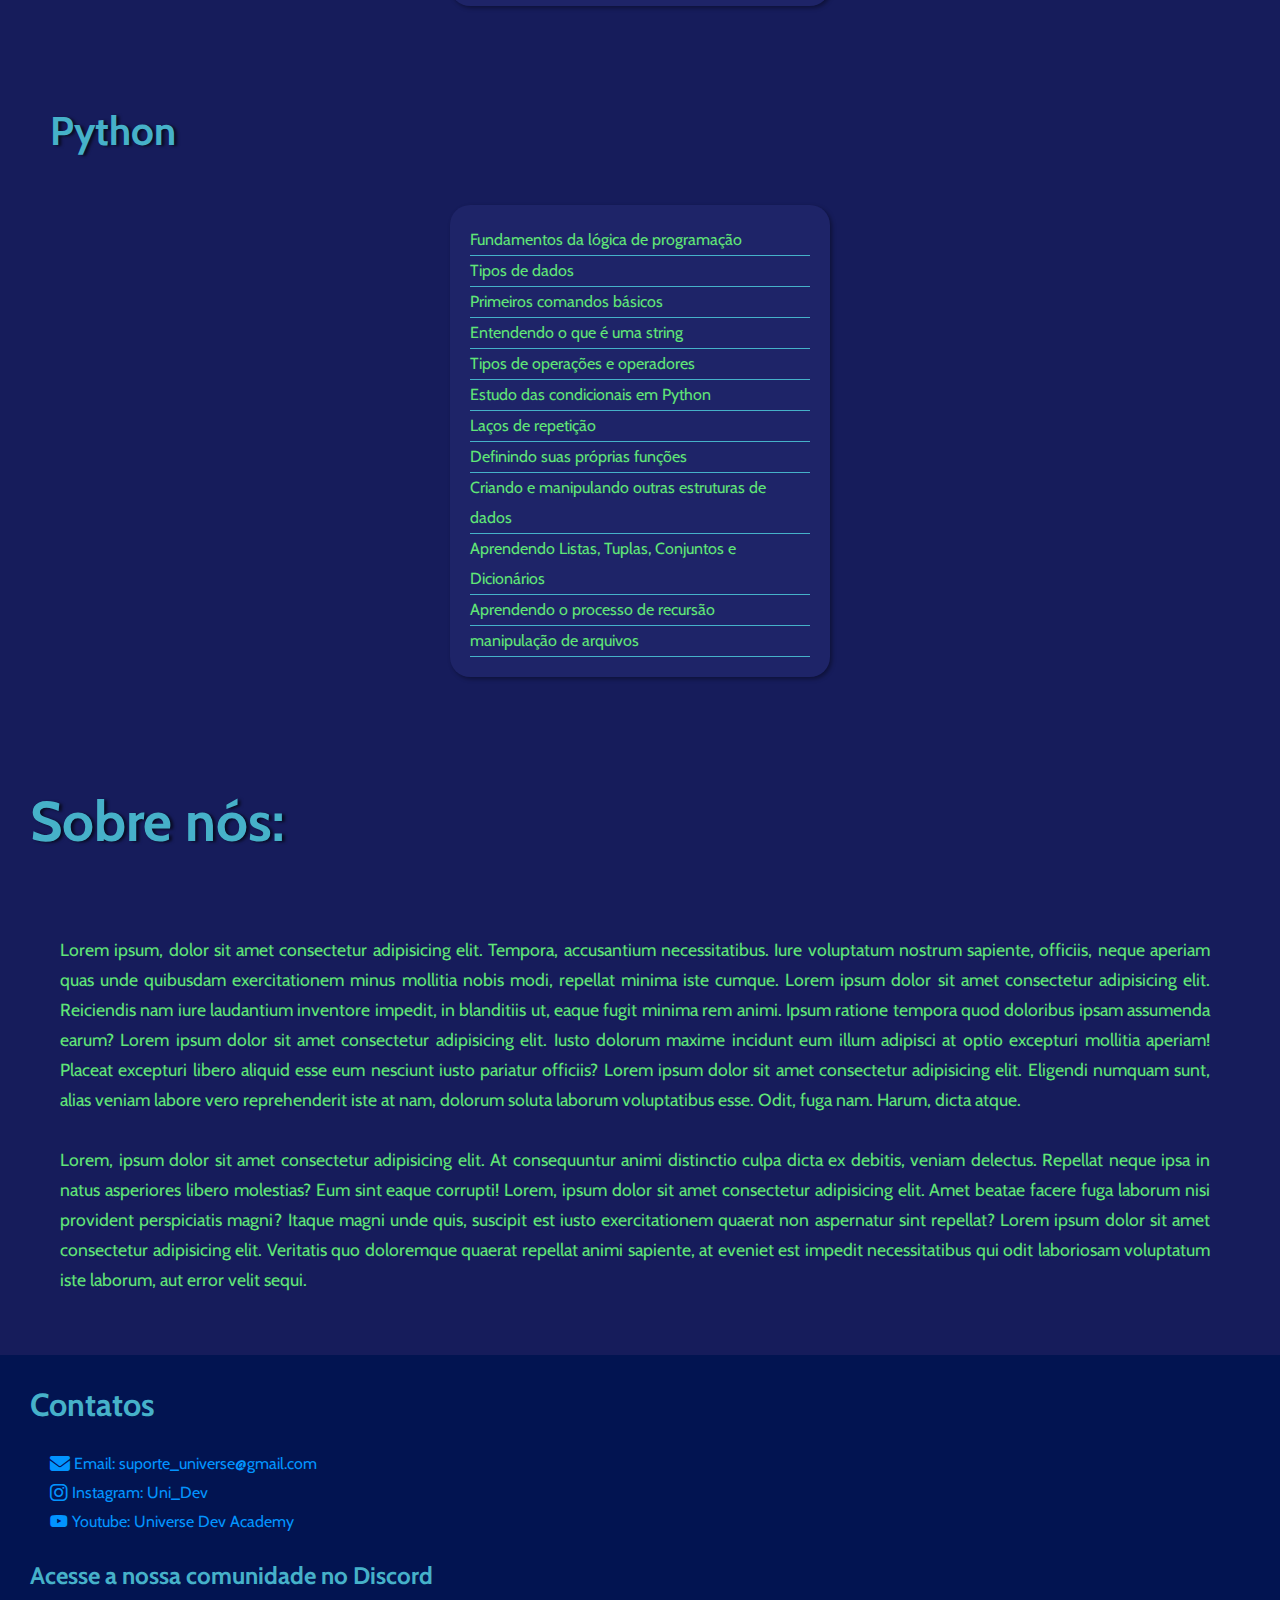
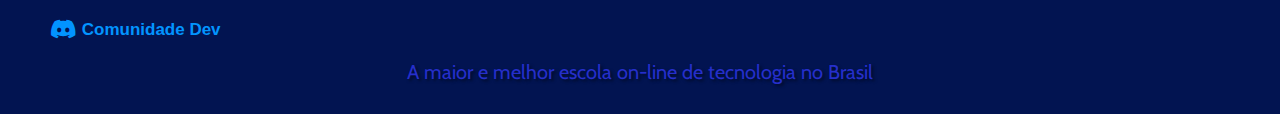
==== commit 30e198ff: "Página de cadastro e login criados" ====
--- a/src/index.html
+++ b/src/index.html
@@ -13,13 +13,15 @@
 </head>
 <body> <!--Colocar metas tag-->
     <header class="flex">
-        <div class="menu">
+        <div class="menu"> <!--Terminar menu-->
             <div>
                 <span class="menuBar"></span>
                 <span class="menuBar"></span>
                 <span class="menuBar"></span>
+
             </div>
         </div>
+
         <div class="logo"></div>
 
         <div class="flex">
@@ -36,7 +38,7 @@
         </div>
 
         <div class="flex account_area">
-            <a class="link" href="#">Acessar</a>
+            <a class="link" href="./pages/login.html">Acessar</a>
             <a href="./pages/sign-in.html"><button>Registrar-se</button></a>
 
         </div>
--- a/src/styles/main-style.css
+++ b/src/styles/main-style.css
@@ -21,6 +21,7 @@
 }
 
 /* RESET */
+
 * {
     margin: 0;
     padding: 0;
@@ -129,6 +130,7 @@
     flex-direction: column;
     height: 50px;
     justify-content: space-between;
+    padding-right: 15px;
 
 }
 
@@ -304,22 +306,24 @@
 main section .list > ul > li > div.container-list > div.list-content {
     color: var(--letter-color);
     background-color: var(--background-box);
-    position: relative;
+    position: relative; 
+    left: 1px;
     bottom: -1px;
-    left: 1px;
     height: 195px;
     width: 346px;
     padding: 0px 10px;
     font-weight: 700;
     line-height: 36px;
     clip-path: polygon(0% 318%, 130% 0%, 0% 0%, 0% 0%);
+
 }
 
 main section .list > ul > li > div.container-list > div.list-content > div.content-grid {
     position: absolute;
-    width: 331px;
+    width: 331px;  
+    left: 20px;
     bottom: 43px;
-    left: 20px;
+
 
 }
 
--- a/src/styles/medias.css
+++ b/src/styles/medias.css
@@ -4,6 +4,7 @@
 @media screen and (max-width: 600px) {
 
     /* HEADER */
+
     header {
         justify-content: space-between;
         padding: 0px 20px;
@@ -62,6 +63,7 @@
     }
 
     /* MAIN */
+
     main section .title_section > .h1 {
         width: 390px !important;
 
@@ -69,7 +71,6 @@
 
     main section div > h1 {
         font-size: 2em;
-
 
     }
 
@@ -116,6 +117,7 @@
 @media screen and (min-width: 601px) and (max-width: 768px) {
 
     /* HEADER */
+
     header {
         justify-content: space-between;
         padding: 0px 20px;
@@ -152,6 +154,7 @@
         height: 6px;
         width: 46px;    
         margin: 1px 0px 10px 10px;
+
     }
 
 
@@ -161,6 +164,7 @@
     }
 
     /* MAIN */
+
     main section .title_section > .h1 {
         width: 530px !important;
 
@@ -194,6 +198,7 @@
 @media screen and (min-width: 769px) and (max-width: 992px) {
 
     /* MAIN */
+
     main section .list {
         padding-left: 20px;
 
